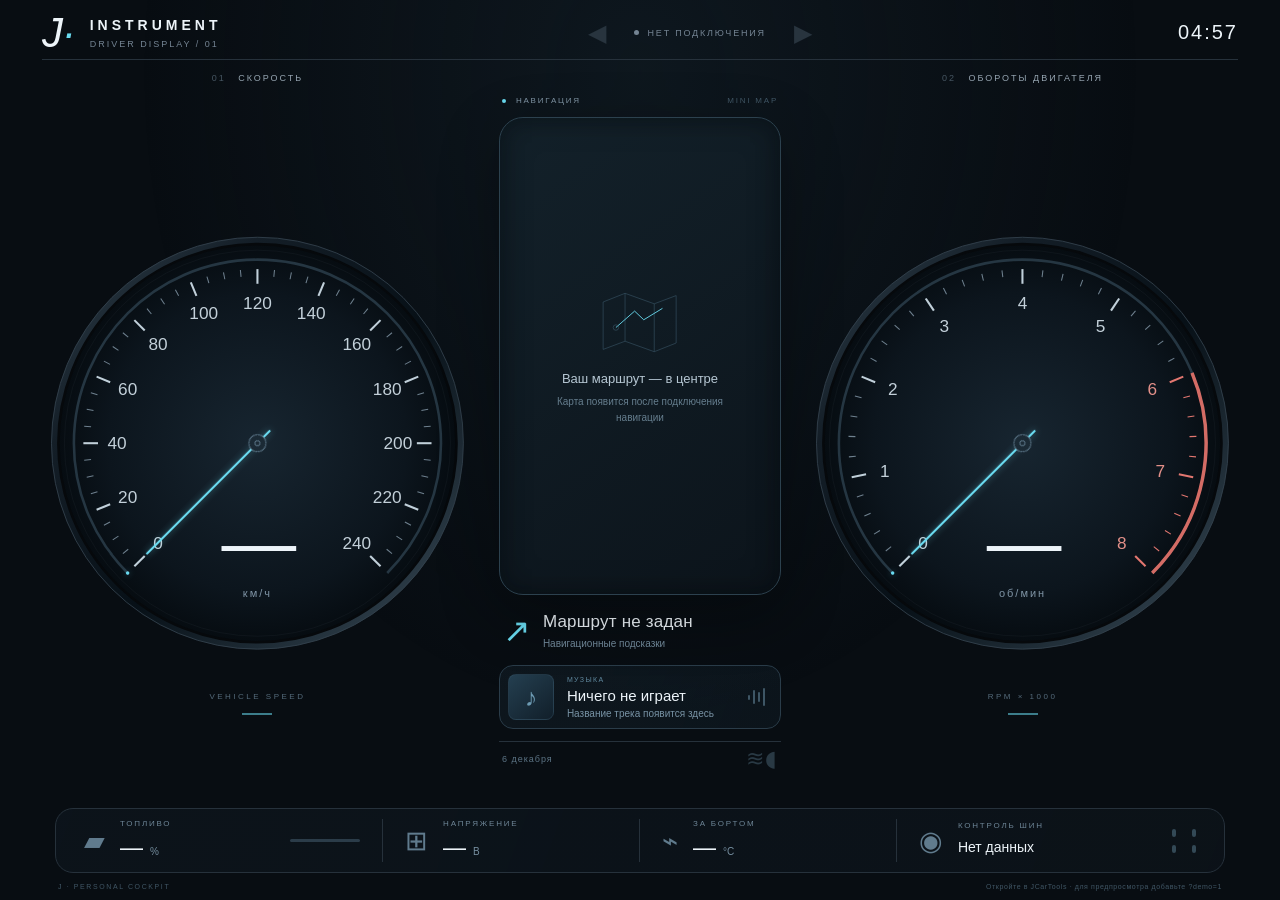
==== index.html @ 015fb6fd "1" ====
<!doctype html>
<html lang="ru"><head><meta charset="UTF-8"><meta name="viewport" content="width=device-width,initial-scale=1,viewport-fit=cover"><meta name="theme-color" content="#080d12"><title>J · Instrument</title><link rel="stylesheet" href="style.css"></head>
<body><main class="dashboard" id="dashboard">
<header class="topbar"><div class="brand"><span class="brand-mark">J<span>·</span></span><div><strong>INSTRUMENT</strong><small>DRIVER DISPLAY / 01</small></div></div><div class="top-center"><span class="turn" id="turnLeft" aria-label="Левый поворотник">◀</span><span class="connection" id="connection"><i></i><span>ОЖИДАНИЕ ДАННЫХ</span></span><span class="turn" id="turnRight" aria-label="Правый поворотник">▶</span></div><div class="top-actions"><time id="clock">--:--</time></div></header>
<section class="instruments" aria-label="Приборная панель"><article class="well speed-well"><div class="well-caption"><span>01</span> СКОРОСТЬ</div><div class="gauge" id="speedGauge" aria-label="Спидометр"><svg viewBox="0 0 500 500" role="img" aria-label="Шкала скорости"></svg><div class="digital"><strong id="speedValue">—</strong><span>км/ч</span></div><div class="gauge-bottom"><span>VEHICLE SPEED</span><i></i></div></div></article>
<section class="center-column"><div class="map-topline"><span><i></i> НАВИГАЦИЯ</span><span id="mapSource">MINI MAP</span></div><div class="map-card" id="mapCard"><div class="map-placeholder"><svg viewBox="0 0 200 160"><path d="m20 35 48-19 64 23 48-18v104l-48 19-64-23-48 18Z"/><path d="M68 16v105m64-82v105"/><path class="route-line" d="m48 91 41-36 20 19 41-25"/><circle cx="48" cy="91" r="6"/></svg><strong id="mapPlaceholderTitle">Ваш маршрут — в центре</strong><span id="mapPlaceholderText">Карта появится после подключения навигации</span></div><svg class="demo-map" id="demoMap" viewBox="0 0 420 370" aria-label="Демонстрационная схема карты" hidden><rect width="420" height="370" fill="#101a22"/><g stroke="#22323e" fill="none" stroke-width="25"><path d="M-20 100 440 100M-20 280 440 280M85-20V400M325-20V400"/><path d="M-20 380 440-20"/></g><g stroke="#2e414e" fill="none" stroke-width="2"><path d="M-20 100H440M-20 280H440M85-20V400M325-20V400M-20 380 440-20"/></g><path d="M210 340V210L325 100V-10" fill="none" stroke="#58d8ee" stroke-width="12" stroke-linejoin="round"/><circle cx="210" cy="240" r="28" fill="#58d8ee" opacity=".12"/><path d="m210 219-14 31 14-7 14 7Z" fill="white"/><text x="18" y="350" fill="#87a3b4" font-size="11" font-family="sans-serif">ДЕМОНСТРАЦИЯ · НЕ НАВИГАЦИЯ</text></svg><img id="mapImage" alt="Мини-карта навигации" hidden><div class="map-vignette"></div><span class="map-live" id="mapLive" hidden>LIVE</span></div><div class="navigation"><span class="nav-symbol" id="navSymbol">↗</span><div><strong id="navDistance">Маршрут не задан</strong><span id="navRoad">Навигационные подсказки</span></div><span class="nav-limit" id="navLimit" hidden>—</span></div><section class="music-card" id="musicCard" aria-label="Текущая музыка"><div class="music-art"><span class="music-art-placeholder" aria-hidden="true">♪</span><img id="musicArtwork" alt="Обложка альбома" hidden></div><div class="music-info"><span class="music-caption" id="musicCaption">МУЗЫКА</span><strong id="musicTitle">Ничего не играет</strong><span class="music-artist" id="musicArtist">Название трека появится здесь</span></div><span class="music-bars" id="musicBars" aria-hidden="true"><i></i><i></i><i></i><i></i></span></section><div class="center-bottom"><span id="dateLabel"></span><span id="demoLabel" hidden>DEMO MODE</span><span class="beam" id="highBeam" aria-label="Дальний свет">≋◖</span></div></section>
<article class="well rpm-well"><div class="well-caption"><span>02</span> ОБОРОТЫ ДВИГАТЕЛЯ</div><div class="gauge" id="rpmGauge" aria-label="Тахометр"><svg viewBox="0 0 500 500" role="img" aria-label="Шкала оборотов"></svg><div class="digital"><strong id="rpmValue">—</strong><span>об/мин</span></div><div class="gauge-bottom"><span>RPM × 1000</span><i></i></div></div></article></section>
<footer class="telemetry"><section class="metric fuel-metric"><span class="metric-icon">▰</span><div><small>ТОПЛИВО</small><strong><span id="fuelValue">—</span><em>%</em></strong></div><div class="fuel-track"><i id="fuelBar"></i></div><span class="reserve" id="reserve" hidden>РЕЗЕРВ</span></section><section class="metric"><span class="metric-icon">⊞</span><div><small>НАПРЯЖЕНИЕ</small><strong><span id="batteryValue">—</span><em>В</em></strong></div></section><section class="metric"><span class="metric-icon">⌁</span><div><small>ЗА БОРТОМ</small><strong><span id="tempValue">—</span><em>°C</em></strong></div></section><section class="metric tpms-metric"><span class="metric-icon">◉</span><div><small>КОНТРОЛЬ ШИН</small><strong class="tpms-value" id="tpmsValue">Нет данных</strong></div><div class="wheel-dots" id="wheelDots"><i></i><i></i><i></i><i></i></div></section></footer>
<div class="bottomline"><span>J · PERSONAL COCKPIT</span><span id="dataHint">Ожидание JCarTools · данные не получены</span></div></main>
<script src="settings.js"></script><script src="bridge.js"></script><script src="app.js"></script></body></html>
---- style.css ----
:root{color-scheme:dark;--bg:#080d12;--panel:#10171f;--text:#edf4f9;--muted:#748493;--accent:#69daef;--accent-rgb:105,218,239;--line:#26313b;--brightness:1}*{box-sizing:border-box}html,body{margin:0;min-height:100%;background:var(--bg);font-family:"Segoe UI",Arial,sans-serif;color:var(--text)}body{overflow-x:hidden}button,input,select{font:inherit}button{cursor:pointer}button:focus-visible,input:focus-visible,select:focus-visible{outline:2px solid var(--accent);outline-offset:4px}[hidden]{display:none!important}.dashboard{max-width:2200px;min-height:100vh;margin:auto;padding:28px 42px 15px;background:radial-gradient(ellipse at 50% 8%,#15232d77,transparent 55%);filter:brightness(var(--brightness));display:flex;flex-direction:column}.topbar{display:flex;align-items:center;justify-content:space-between;gap:20px;height:58px;border-bottom:1px solid var(--line);padding-bottom:18px}.brand{display:flex;align-items:center;gap:15px}.brand-mark{font-size:42px;font-weight:300;font-style:italic;line-height:1}.brand-mark>span{color:var(--accent)}.brand strong{display:block;font-size:14px;letter-spacing:4px;font-weight:600}.brand small{display:block;color:var(--muted);font-size:9px;letter-spacing:2px;margin-top:6px}.top-center{display:flex;align-items:center;gap:28px}.connection{font-size:9px;letter-spacing:1.8px;color:var(--muted);display:flex;align-items:center;gap:9px}.connection i,.map-topline i{height:5px;width:5px;background:var(--muted);border-radius:50%;display:inline-block}.connection.live i{background:var(--accent);box-shadow:0 0 12px var(--accent)}.connection.live{color:#b4c9d5}.connection.warning i{background:#e8b366}.turn{font-size:24px;color:#28343e}.turn.active{color:#65ef9c;text-shadow:0 0 20px #65ef9c55}.top-actions{display:flex;align-items:center;gap:22px}.top-actions time{font-size:20px;font-variant-numeric:tabular-nums;font-weight:300;letter-spacing:2px}.icon-button{border:1px solid var(--line);background:#18212b55;color:#a7b6c2;width:38px;height:38px;border-radius:12px;display:grid;place-items:center}.icon-button:hover{color:var(--accent);border-color:var(--accent)}.icon-button svg{height:19px;width:19px;fill:none;stroke:currentColor;stroke-width:1.3}.instruments{display:grid;grid-template-columns:minmax(0,1fr) minmax(230px,.72fr) minmax(0,1fr);align-items:center;gap:12px;flex:1;padding:18px 0 8px}.well{min-width:0}.well-caption{font-size:9px;letter-spacing:2px;color:#96a5b1;padding:5px 0 3px;text-align:center}.well-caption>span{color:#465662;margin-right:8px}.gauge{position:relative;width:100%;aspect-ratio:1;isolation:isolate}.gauge svg{display:block;width:100%;height:100%;overflow:visible}.dial-rim{fill:url(#rim);stroke:#35434f;stroke-width:1}.dial-face{fill:url(#face);stroke:#06090c;stroke-width:3}.dial-tick{stroke:#6f818f;stroke-width:1.2}.dial-tick.major{stroke:#c1d0da;stroke-width:2.4}.dial-tick.hot{stroke:#e37770}.dial-label{fill:#c3d0d9;font-size:20px;font-weight:300;text-anchor:middle;dominant-baseline:central;font-variant-numeric:tabular-nums}.dial-label.hot{fill:#e39089}.dial-track{fill:none;stroke:#253642;stroke-width:3}.dial-progress{fill:none;stroke:var(--accent);stroke-width:4;stroke-linecap:round;filter:drop-shadow(0 0 4px rgba(var(--accent-rgb),.45))}.dial-red{stroke:#d46c65;stroke-width:4;fill:none}.needle{will-change:transform}.needle line{stroke:var(--accent);stroke-width:2.5;stroke-linecap:round;filter:drop-shadow(0 0 4px rgba(var(--accent-rgb),.45))}.needle circle{fill:#1b2a35;stroke:#6b879b;stroke-width:1}.digital{position:absolute;top:58%;left:0;right:0;text-align:center;pointer-events:none}.digital strong{display:block;font-size:clamp(35px,4.9vw,100px);font-weight:300;line-height:1.1;letter-spacing:-3px;font-variant-numeric:tabular-nums}.digital span{display:block;font-size:11px;color:#7f94a5;letter-spacing:2px;margin-top:4px}.gauge-bottom{position:absolute;bottom:13%;width:100%;text-align:center;font-size:8px;color:#546a7a;letter-spacing:2.5px}.gauge-bottom i{display:block;width:30px;height:2px;background:var(--accent);margin:12px auto 0;opacity:.55}.center-column{align-self:center;min-width:0;padding:20px 7px 0}.map-topline{display:flex;align-items:center;justify-content:space-between;margin:0 3px 12px;font-size:8px;letter-spacing:1.8px;color:#8297a7}.map-topline i{background:var(--accent);margin-right:6px;width:4px;height:4px}.map-topline>span:last-child{color:#415766}.map-card{position:relative;aspect-ratio:1.19;background:linear-gradient(145deg,#13212a,#0c141b);border:1px solid #2c414e;border-radius:24px;overflow:hidden;box-shadow:0 18px 60px #0005,inset 0 0 35px #0003}.map-placeholder{position:absolute;inset:0;display:flex;align-items:center;justify-content:center;flex-direction:column;padding:20px;text-align:center}.map-placeholder>svg{width:38%;fill:none;stroke:#3d5b6c;stroke-width:1.2;margin-bottom:12px}.map-placeholder svg .route-line{stroke:var(--accent);stroke-width:2}.map-placeholder strong{font-size:13px;font-weight:400;color:#b6c7d3}.map-placeholder>span{font-size:10px;line-height:1.6;color:#657d8d;max-width:190px;margin-top:8px}.map-card>img,.demo-map{position:absolute;inset:0;width:100%;height:100%;object-fit:cover}.map-card.contain>img{object-fit:contain}.map-vignette{pointer-events:none;position:absolute;inset:0;box-shadow:inset 0 0 22px #04080c66}.map-live{position:absolute;right:12px;top:12px;font-size:8px;letter-spacing:1.5px;background:#101e26cc;border:1px solid #477083;padding:6px 9px;border-radius:7px;color:var(--accent)}.navigation{display:flex;align-items:center;gap:12px;padding:18px 4px 12px;min-height:75px}.nav-symbol{font-size:33px;color:var(--accent);font-weight:300;line-height:1}.navigation>div{min-width:0;flex:1}.navigation strong{display:block;font-size:17px;letter-spacing:.2px;font-weight:400;white-space:nowrap;text-overflow:ellipsis;overflow:hidden}.navigation>div>span{display:block;color:#71899a;font-size:10px;margin-top:6px;white-space:nowrap;text-overflow:ellipsis;overflow:hidden}.nav-limit{border:3px solid #d46c65;background:#dfebf2;border-radius:50%;height:35px;width:35px;display:grid;place-items:center;color:#14212b;font-weight:600;font-size:12px}.center-bottom{display:flex;align-items:center;justify-content:space-between;gap:6px;border-top:1px solid var(--line);padding:12px 3px;color:#5c7485;font-size:9px;letter-spacing:1px}.center-bottom #demoLabel{font-size:8px;color:#b8a775}.beam{font-size:22px;color:#293944;line-height:12px}.beam.active{color:#64acff;text-shadow:0 0 15px #64acff66}.telemetry{display:grid;grid-template-columns:1.25fr 1fr 1fr 1.25fr;border:1px solid var(--line);background:linear-gradient(110deg,#14212c55,#10182077);border-radius:18px;padding:17px 6px;margin:0 13px}.metric{display:flex;align-items:center;position:relative;padding:0 22px;gap:15px;min-width:0;border-right:1px solid var(--line)}.metric:last-child{border:0}.metric-icon{color:#607b8d;font-size:27px}.metric small{display:block;font-size:8px;color:#6e8697;letter-spacing:1.8px;white-space:nowrap}.metric strong{display:block;font-size:23px;line-height:1.2;font-weight:300;margin-top:6px;font-variant-numeric:tabular-nums}.metric em{font-size:10px;color:#7790a1;font-style:normal;margin-left:7px}.fuel-track{width:70px;height:3px;margin-left:auto;background:#2b3c49;border-radius:3px;overflow:hidden}.fuel-track i{display:block;height:100%;width:0;background:var(--accent);transition:width .5s}.reserve{font-size:8px;color:#e8b366;position:absolute;right:15px;bottom:-8px}.metric strong.tpms-value{font-size:14px;line-height:1.7}.wheel-dots{display:grid;grid-template-columns:4px 4px;gap:8px 16px;margin-left:auto}.wheel-dots i{height:8px;width:4px;background:#334956;border-radius:2px}.wheel-dots i.ok{background:var(--accent)}.wheel-dots i.warn{background:#f5b869}.bottomline{display:flex;justify-content:space-between;padding:15px 16px 0;font-size:7px;letter-spacing:1.6px;color:#405665}.bottomline span:last-child{letter-spacing:.6px}.warn-text{color:#efbc73!important}.map-disabled .map-placeholder>svg{opacity:.4}.map-disabled .map-card{opacity:.65}
/* Settings remain outside the dashboard brightness filter. */
dialog{border:1px solid #344958;border-radius:24px;background:#101922;color:#e5eff6;width:min(740px,94vw);max-height:90vh;padding:0;box-shadow:0 30px 120px #000a}dialog::backdrop{background:#03080dbb;backdrop-filter:blur(12px)}.settings-shell{padding:28px}.settings-head{display:flex;justify-content:space-between;align-items:flex-start;border-bottom:1px solid #2b3c49;padding-bottom:20px;margin-bottom:18px}.eyebrow{font-size:9px;letter-spacing:2px;color:#73c9db}.settings-head h1,.settings-head h2{font-size:28px;font-weight:300;margin:9px 0 0}.settings-head p{font-size:12px;color:#8196a6;margin:8px 0 0}.close-settings{border:1px solid #344958;border-radius:10px;background:transparent;color:#b6c9d5;font-size:25px;width:38px;height:38px}.settings-grid{display:grid;grid-template-columns:1fr 1fr;gap:14px 24px}.setting{display:flex;flex-direction:column;gap:8px;padding:9px 0}.setting>span{font-size:12px;color:#bccdd8}.setting small{font-size:10px;color:#728c9e;line-height:1.5}.setting select,.setting input[type=number]{width:100%;border:1px solid #354956;background:#0b131b;color:#e4eef6;border-radius:10px;padding:11px}.setting input[type=range]{width:100%;accent-color:var(--accent)}.setting.toggle{flex-direction:row;align-items:center;justify-content:space-between;border-bottom:1px solid #263a48;padding-bottom:16px}.setting.toggle input{width:20px;height:20px;accent-color:var(--accent)}.settings-notice{background:#172a36;border:1px solid #2a4658;padding:13px 15px;font-size:11px;line-height:1.6;border-radius:12px;color:#9bb5c6;margin-top:20px}.settings-footer{display:flex;align-items:center;gap:10px;margin-top:20px}.settings-footer button,.settings-footer a{border:1px solid #3c596b;border-radius:10px;background:#1a3545;color:#cdebf3;padding:11px 17px;text-decoration:none;font-size:12px}.settings-footer button.secondary{background:transparent;color:#7f9aaa}.save-status{font-size:11px;color:#75c9b2;margin-left:auto}.settings-page{display:grid;min-height:100vh;place-items:center;padding:25px}.settings-page>.settings-shell{width:min(740px,100%);border:1px solid #2d4353;border-radius:24px;background:#101922}
body.light{--bg:#e2e8ed;--text:#1a2e3d;--panel:#d8e1e8;--muted:#607786;--line:#b7c6d1}.light .dashboard{background:radial-gradient(ellipse at 50% 0%,#fff,transparent 65%)}.light .dial-face{fill:#e9eff3;stroke:#becbd4}.light .dial-rim{fill:#bccad4;stroke:#a9b9c5}.light .dial-label{fill:#324d60}.light .dial-track{stroke:#adbfcc}.light .dial-tick{stroke:#889eae}.light .dial-tick.major{stroke:#3b586c}.light .dial-label.hot{fill:#b6544f}.light .telemetry{background:#f1f5f777}.light .metric small,.light .well-caption{color:#526d80}.light .connection.live{color:#415c6f}.light .brand small{color:#5f7b8e}
@media(min-width:1700px){.dashboard{padding:30px 60px 18px}.instruments{gap:24px}.center-column{padding:15px 15px 0}.map-card{max-height:400px}.digital strong{font-size:100px}.well-caption{font-size:11px}.map-topline{font-size:10px}.navigation strong{font-size:22px}.navigation>div>span{font-size:12px}.metric strong{font-size:28px}.metric small{font-size:10px}.metric{padding:0 35px}.telemetry{padding:20px 8px}.topbar{height:64px}.topbar .connection{font-size:11px}}
@media(max-height:650px) and (min-width:900px){.dashboard{padding:15px 30px 10px}.topbar{height:45px;padding-bottom:10px}.instruments{padding:5px 0;max-height:calc(100vh - 150px)}.gauge{max-height:calc(100vh - 180px);width:auto;margin:auto}.well-caption{font-size:8px}.center-column{padding-top:4px}.map-card{max-height:calc(100vh - 270px);aspect-ratio:1.6}.navigation{padding:10px 4px;min-height:55px}.center-bottom{padding:9px 3px}.telemetry{padding:10px 4px}.metric strong{font-size:20px;margin-top:3px}.bottomline{padding-top:9px}}
@media(max-width:800px){.dashboard{padding:18px 14px}.topbar{gap:8px}.brand strong{font-size:10px;letter-spacing:2px}.brand small{display:none}.brand-mark{font-size:32px}.top-center{gap:8px}.connection{font-size:7px;letter-spacing:.4px}.top-actions{gap:8px}.top-actions time{font-size:15px}.instruments{grid-template-columns:1fr 1fr;gap:5px;padding:20px 0}.center-column{grid-column:1/-1;grid-row:2;width:100%;max-width:500px;margin:auto;padding:0 10px}.map-card{aspect-ratio:2.1}.digital strong{font-size:clamp(34px,10vw,75px)}.digital span{font-size:9px}.well-caption{font-size:7px;letter-spacing:1px}.gauge-bottom{font-size:6px;letter-spacing:1px}.telemetry{grid-template-columns:1fr 1fr;gap:18px 0;margin:0;padding:15px 0}.metric{padding:0 14px;gap:10px}.metric:nth-child(2){border:0}.metric small{font-size:7px}.metric strong{font-size:20px}.fuel-track{width:35px}.bottomline{font-size:6px;padding:13px 0 0;gap:12px}.settings-grid{grid-template-columns:1fr}.settings-shell{padding:20px}.settings-footer{flex-wrap:wrap}.save-status{width:100%;margin:4px 0}.turn{font-size:18px}}
@media(prefers-reduced-motion:reduce){.needle{will-change:auto}.fuel-track i{transition:none}}

/* Fit the whole cockpit into an automotive landscape viewport. */
@media(min-width:801px){.dashboard{height:100vh;min-height:0;display:grid;grid-template-rows:auto minmax(0,1fr) auto auto}.instruments{min-height:0;max-height:none;align-items:stretch;padding:16px 0 12px}.well{display:grid;grid-template-rows:20px minmax(0,1fr);justify-items:center;min-height:0}.well-caption{align-self:center}.gauge{height:100%;width:auto;max-width:100%;max-height:100%;margin:0;aspect-ratio:1}.center-column{height:100%;min-height:0;align-self:stretch;display:grid;grid-template-rows:24px minmax(40px,1fr) 70px 34px;padding:22px 14px 8px}.map-card{width:100%;height:100%;max-height:none;min-height:0;aspect-ratio:auto}.map-topline{margin:0 3px 10px}.navigation{min-height:0;padding:12px 4px}.center-bottom{padding:10px 3px}.digital strong{font-size:clamp(35px,6.7vh,80px)}.digital{top:58%}.gauge-bottom{bottom:12%}}
@media(max-width:800px){.digital strong{font-size:clamp(28px,8vw,64px);letter-spacing:-1px}.gauge-bottom{bottom:10%;font-size:5px;letter-spacing:.8px}.gauge-bottom i{margin-top:6px}.wheel-dots{gap:6px 9px}.metric{gap:8px}.tpms-metric{padding-right:10px}.metric strong.tpms-value{font-size:11px;white-space:nowrap}}
dialog .settings-shell{display:flex;flex-direction:column;max-height:88vh}dialog .settings-head{flex:none}dialog .settings-grid{overflow-y:auto;min-height:80px;padding:0 8px 0 0}dialog .settings-notice{flex:none;margin-top:14px}dialog .settings-footer{flex:none;margin-top:14px}dialog .setting{padding:5px 0}.settings-page .settings-shell{max-height:none}

@media(min-width:801px){.digital strong{font-size:clamp(40px,8.3vh,85px)}}
@media(max-width:800px){.gauge-bottom span{display:none}.gauge-bottom{bottom:7%}.gauge-bottom i{width:20px}.digital span{font-size:8px;letter-spacing:1px}}

/* Music is a read-only display; no controls on the instrument screen. */
.music-card{min-width:0;display:flex;align-items:center;gap:13px;height:64px;padding:8px 12px 8px 8px;margin:0 0 12px;background:linear-gradient(110deg,#192a3655,#13212b66);border:1px solid #2a3c49;border-radius:14px;overflow:hidden}
.music-art{height:46px;width:46px;flex:none;position:relative;overflow:hidden;border-radius:8px;background:linear-gradient(140deg,#243f50,#111f2a);display:grid;place-items:center;border:1px solid #39536566}.music-art-placeholder{font-size:25px;color:#6d9bb3}.music-art img{position:absolute;inset:0;width:100%;height:100%;object-fit:cover}.music-info{flex:1;min-width:0}.music-caption{display:block;font-size:7px;letter-spacing:1.4px;color:#61899f;margin-bottom:4px}.music-info strong{display:block;overflow:hidden;text-overflow:ellipsis;white-space:nowrap;font-size:15px;font-weight:400;color:var(--text);line-height:1.25}.music-artist{display:block;overflow:hidden;text-overflow:ellipsis;white-space:nowrap;font-size:10px;color:#7893a5;margin-top:3px}.music-bars{display:flex;align-items:center;gap:3px;height:20px;flex:none;margin-right:3px}.music-bars i{display:block;width:2px;background:#3e5665;border-radius:2px;height:5px}.music-bars i:nth-child(2){height:14px}.music-bars i:nth-child(3){height:10px}.music-bars i:nth-child(4){height:18px}.music-bars.playing i{background:var(--accent);opacity:.8}
.light .music-card{background:#f1f5f788;border-color:#b7c6d1}.light .music-caption,.light .music-artist{color:#56788e}
@media(min-width:801px){.center-column{grid-template-rows:24px minmax(40px,1fr) 70px 76px 34px}.music-hidden .center-column{grid-template-rows:24px minmax(40px,1fr) 70px 34px}}
@media(max-height:550px) and (min-width:801px){.center-column{grid-template-rows:20px minmax(40px,1fr) 50px 62px 27px;padding-top:8px;padding-bottom:4px}.music-hidden .center-column{grid-template-rows:20px minmax(40px,1fr) 50px 27px}.music-card{height:56px;margin-bottom:6px;padding:6px}.music-art{width:42px;height:42px}.music-info strong{font-size:13px}.music-caption{font-size:6px}.music-artist{font-size:9px}.navigation strong{font-size:15px}.navigation>div>span{font-size:9px}.center-bottom{padding:7px 3px}}
@media(max-width:800px){.music-card{height:64px;margin-bottom:12px}.music-info strong{font-size:14px}}
/* Keep the wells prominent; music consumes only the map's vertical space. */
@media(min-width:801px){
  .dashboard{padding-top:16px;padding-bottom:10px}
  .topbar{height:44px;padding-bottom:10px}
  .instruments{padding-top:8px;padding-bottom:8px}
  .well{grid-template-rows:18px minmax(0,1fr)}
  .gauge{width:100%;height:100%;max-width:none;max-height:none;aspect-ratio:auto}
  .gauge svg{height:100%;width:100%}
  .telemetry{padding-top:10px;padding-bottom:10px}
  .bottomline{padding-top:10px}
  .center-column{align-self:center;height:calc(100% - 50px);padding-top:0;padding-bottom:0}
  .digital{top:58%}
}
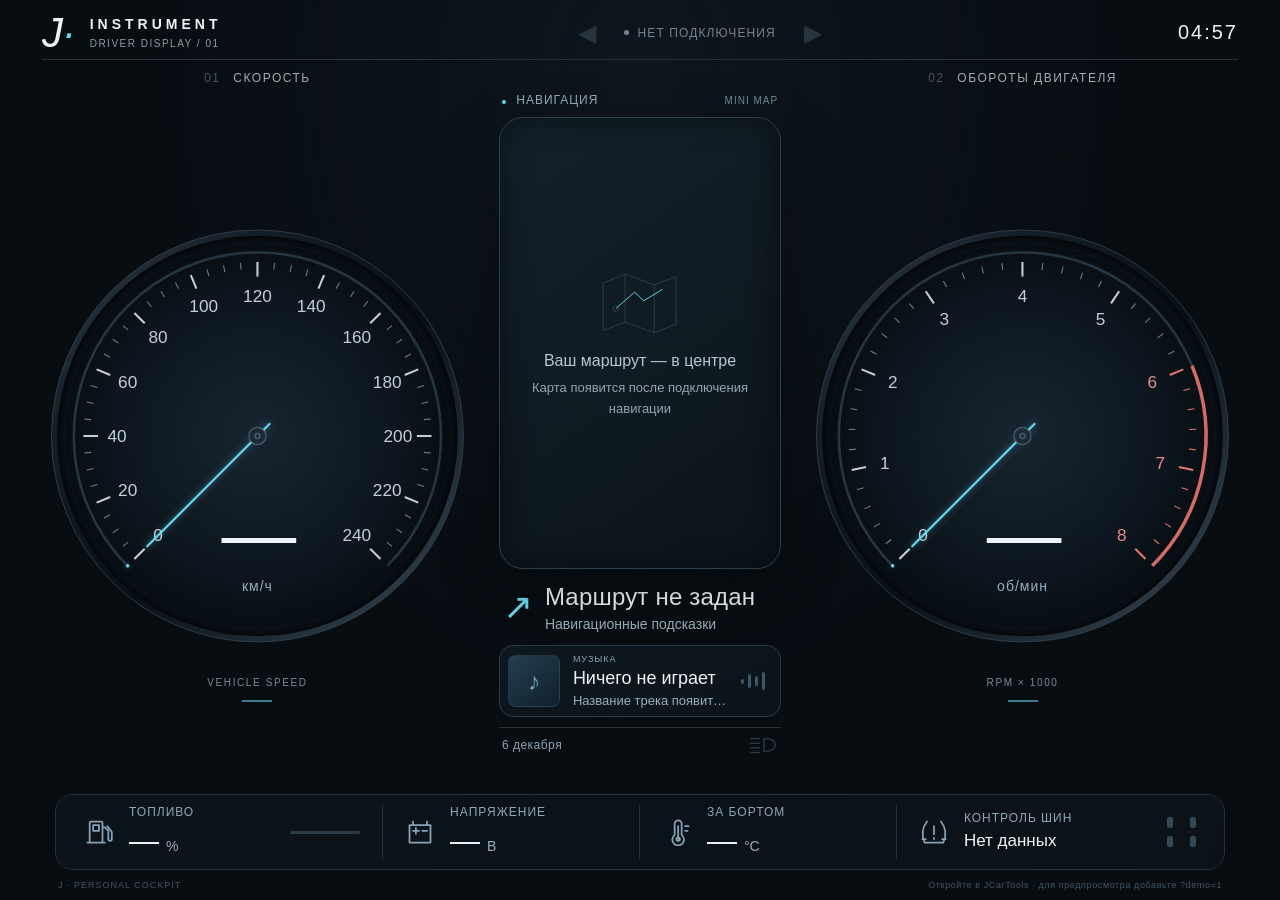
==== commit f371d102: "1" ====
--- a/index.html
+++ b/index.html
@@ -3,8 +3,8 @@
 <body><main class="dashboard" id="dashboard">
 <header class="topbar"><div class="brand"><span class="brand-mark">J<span>·</span></span><div><strong>INSTRUMENT</strong><small>DRIVER DISPLAY / 01</small></div></div><div class="top-center"><span class="turn" id="turnLeft" aria-label="Левый поворотник">◀</span><span class="connection" id="connection"><i></i><span>ОЖИДАНИЕ ДАННЫХ</span></span><span class="turn" id="turnRight" aria-label="Правый поворотник">▶</span></div><div class="top-actions"><time id="clock">--:--</time></div></header>
 <section class="instruments" aria-label="Приборная панель"><article class="well speed-well"><div class="well-caption"><span>01</span> СКОРОСТЬ</div><div class="gauge" id="speedGauge" aria-label="Спидометр"><svg viewBox="0 0 500 500" role="img" aria-label="Шкала скорости"></svg><div class="digital"><strong id="speedValue">—</strong><span>км/ч</span></div><div class="gauge-bottom"><span>VEHICLE SPEED</span><i></i></div></div></article>
-<section class="center-column"><div class="map-topline"><span><i></i> НАВИГАЦИЯ</span><span id="mapSource">MINI MAP</span></div><div class="map-card" id="mapCard"><div class="map-placeholder"><svg viewBox="0 0 200 160"><path d="m20 35 48-19 64 23 48-18v104l-48 19-64-23-48 18Z"/><path d="M68 16v105m64-82v105"/><path class="route-line" d="m48 91 41-36 20 19 41-25"/><circle cx="48" cy="91" r="6"/></svg><strong id="mapPlaceholderTitle">Ваш маршрут — в центре</strong><span id="mapPlaceholderText">Карта появится после подключения навигации</span></div><svg class="demo-map" id="demoMap" viewBox="0 0 420 370" aria-label="Демонстрационная схема карты" hidden><rect width="420" height="370" fill="#101a22"/><g stroke="#22323e" fill="none" stroke-width="25"><path d="M-20 100 440 100M-20 280 440 280M85-20V400M325-20V400"/><path d="M-20 380 440-20"/></g><g stroke="#2e414e" fill="none" stroke-width="2"><path d="M-20 100H440M-20 280H440M85-20V400M325-20V400M-20 380 440-20"/></g><path d="M210 340V210L325 100V-10" fill="none" stroke="#58d8ee" stroke-width="12" stroke-linejoin="round"/><circle cx="210" cy="240" r="28" fill="#58d8ee" opacity=".12"/><path d="m210 219-14 31 14-7 14 7Z" fill="white"/><text x="18" y="350" fill="#87a3b4" font-size="11" font-family="sans-serif">ДЕМОНСТРАЦИЯ · НЕ НАВИГАЦИЯ</text></svg><img id="mapImage" alt="Мини-карта навигации" hidden><div class="map-vignette"></div><span class="map-live" id="mapLive" hidden>LIVE</span></div><div class="navigation"><span class="nav-symbol" id="navSymbol">↗</span><div><strong id="navDistance">Маршрут не задан</strong><span id="navRoad">Навигационные подсказки</span></div><span class="nav-limit" id="navLimit" hidden>—</span></div><section class="music-card" id="musicCard" aria-label="Текущая музыка"><div class="music-art"><span class="music-art-placeholder" aria-hidden="true">♪</span><img id="musicArtwork" alt="Обложка альбома" hidden></div><div class="music-info"><span class="music-caption" id="musicCaption">МУЗЫКА</span><strong id="musicTitle">Ничего не играет</strong><span class="music-artist" id="musicArtist">Название трека появится здесь</span></div><span class="music-bars" id="musicBars" aria-hidden="true"><i></i><i></i><i></i><i></i></span></section><div class="center-bottom"><span id="dateLabel"></span><span id="demoLabel" hidden>DEMO MODE</span><span class="beam" id="highBeam" aria-label="Дальний свет">≋◖</span></div></section>
+<section class="center-column"><div class="map-topline"><span><i></i> НАВИГАЦИЯ</span><span id="mapSource">MINI MAP</span></div><div class="map-card" id="mapCard"><div class="map-placeholder"><svg viewBox="0 0 200 160"><path d="m20 35 48-19 64 23 48-18v104l-48 19-64-23-48 18Z"/><path d="M68 16v105m64-82v105"/><path class="route-line" d="m48 91 41-36 20 19 41-25"/><circle cx="48" cy="91" r="6"/></svg><strong id="mapPlaceholderTitle">Ваш маршрут — в центре</strong><span id="mapPlaceholderText">Карта появится после подключения навигации</span></div><svg class="demo-map" id="demoMap" viewBox="0 0 420 370" aria-label="Демонстрационная схема карты" hidden><rect width="420" height="370" fill="#101a22"/><g stroke="#22323e" fill="none" stroke-width="25"><path d="M-20 100 440 100M-20 280 440 280M85-20V400M325-20V400"/><path d="M-20 380 440-20"/></g><g stroke="#2e414e" fill="none" stroke-width="2"><path d="M-20 100H440M-20 280H440M85-20V400M325-20V400M-20 380 440-20"/></g><path d="M210 340V210L325 100V-10" fill="none" stroke="#58d8ee" stroke-width="12" stroke-linejoin="round"/><circle cx="210" cy="240" r="28" fill="#58d8ee" opacity=".12"/><path d="m210 219-14 31 14-7 14 7Z" fill="white"/><text x="18" y="350" fill="#87a3b4" font-size="11" font-family="sans-serif">ДЕМОНСТРАЦИЯ · НЕ НАВИГАЦИЯ</text></svg><img id="mapImage" alt="Мини-карта навигации" hidden><div class="map-vignette"></div><span class="map-live" id="mapLive" hidden>LIVE</span></div><div class="navigation"><span class="nav-symbol" id="navSymbol">↗</span><div><strong id="navDistance">Маршрут не задан</strong><span id="navRoad">Навигационные подсказки</span></div><span class="nav-limit" id="navLimit" hidden>—</span></div><section class="music-card" id="musicCard" aria-label="Текущая музыка"><div class="music-art"><span class="music-art-placeholder" aria-hidden="true">♪</span><img id="musicArtwork" alt="Обложка альбома" hidden></div><div class="music-info"><span class="music-caption" id="musicCaption">МУЗЫКА</span><strong id="musicTitle">Ничего не играет</strong><span class="music-artist" id="musicArtist">Название трека появится здесь</span></div><span class="music-bars" id="musicBars" aria-hidden="true"><i></i><i></i><i></i><i></i></span></section><div class="center-bottom"><span id="dateLabel"></span><span id="demoLabel" hidden>DEMO MODE</span><span class="beam" id="highBeam" aria-label="Дальний свет"><svg viewBox="0 0 32 24" aria-hidden="true"><path d="M17 5v14c9 0 12-3 12-7s-3-7-12-7ZM3 5h9M3 10h9M3 15h9M3 20h9"/></svg></span></div></section>
 <article class="well rpm-well"><div class="well-caption"><span>02</span> ОБОРОТЫ ДВИГАТЕЛЯ</div><div class="gauge" id="rpmGauge" aria-label="Тахометр"><svg viewBox="0 0 500 500" role="img" aria-label="Шкала оборотов"></svg><div class="digital"><strong id="rpmValue">—</strong><span>об/мин</span></div><div class="gauge-bottom"><span>RPM × 1000</span><i></i></div></div></article></section>
-<footer class="telemetry"><section class="metric fuel-metric"><span class="metric-icon">▰</span><div><small>ТОПЛИВО</small><strong><span id="fuelValue">—</span><em>%</em></strong></div><div class="fuel-track"><i id="fuelBar"></i></div><span class="reserve" id="reserve" hidden>РЕЗЕРВ</span></section><section class="metric"><span class="metric-icon">⊞</span><div><small>НАПРЯЖЕНИЕ</small><strong><span id="batteryValue">—</span><em>В</em></strong></div></section><section class="metric"><span class="metric-icon">⌁</span><div><small>ЗА БОРТОМ</small><strong><span id="tempValue">—</span><em>°C</em></strong></div></section><section class="metric tpms-metric"><span class="metric-icon">◉</span><div><small>КОНТРОЛЬ ШИН</small><strong class="tpms-value" id="tpmsValue">Нет данных</strong></div><div class="wheel-dots" id="wheelDots"><i></i><i></i><i></i><i></i></div></section></footer>
+<footer class="telemetry"><section class="metric fuel-metric"><span class="metric-icon"><svg viewBox="0 0 24 24" aria-hidden="true"><path d="M4 21V4a1 1 0 0 1 1-1h9a1 1 0 0 1 1 1v17M2 21h15M7 6h5v5H7ZM15 8h2l3 3v7a1.5 1.5 0 0 0 3 0v-6l-4-5"/></svg></span><div><small>ТОПЛИВО</small><strong><span id="fuelValue">—</span><em>%</em></strong></div><div class="fuel-track"><i id="fuelBar"></i></div><span class="reserve" id="reserve" hidden>РЕЗЕРВ</span></section><section class="metric"><span class="metric-icon"><svg viewBox="0 0 24 24" aria-hidden="true"><path d="M3 6h18v15H3ZM6 3v3m12-3v3M6 11h5m-2.5-2.5v5M14 11h4"/></svg></span><div><small>НАПРЯЖЕНИЕ</small><strong><span id="batteryValue">—</span><em>В</em></strong></div></section><section class="metric"><span class="metric-icon"><svg viewBox="0 0 24 24" aria-hidden="true"><path d="M10 14.5V5a3 3 0 0 1 6 0v9.5a5 5 0 1 1-6 0ZM13 7v11m6-11h3m-3 4h2"/><circle cx="13" cy="18" r="1.5"/></svg></span><div><small>ЗА БОРТОМ</small><strong><span id="tempValue">—</span><em>°C</em></strong></div></section><section class="metric tpms-metric"><span class="metric-icon"><svg viewBox="0 0 24 24" aria-hidden="true"><path d="M6 3C2 8 1 15 4 21h16c3-6 2-13-2-18M2 18h3m14 0h3M12 7v7m0 3v1"/></svg></span><div><small>КОНТРОЛЬ ШИН</small><strong class="tpms-value" id="tpmsValue">Нет данных</strong></div><div class="wheel-dots" id="wheelDots"><i></i><i></i><i></i><i></i></div></section></footer>
 <div class="bottomline"><span>J · PERSONAL COCKPIT</span><span id="dataHint">Ожидание JCarTools · данные не получены</span></div></main>
 <script src="settings.js"></script><script src="bridge.js"></script><script src="app.js"></script></body></html>
--- a/style.css
+++ b/style.css
@@ -35,3 +35,49 @@
   .center-column{align-self:center;height:calc(100% - 50px);padding-top:0;padding-bottom:0}
   .digital{top:58%}
 }
+
+/* Readable secondary hierarchy for a display viewed from the driver's seat. */
+.metric-icon{display:grid;place-items:center;flex:none;width:30px;height:32px;color:#89a4b6}
+.metric-icon svg{display:block;width:28px;height:28px;fill:none;stroke:currentColor;stroke-width:1.5;stroke-linecap:round;stroke-linejoin:round}
+.beam svg{width:30px;height:24px;fill:none;stroke:currentColor;stroke-width:1.6;stroke-linecap:round;stroke-linejoin:round}
+@media(min-width:801px){
+  .brand small{font-size:10px;letter-spacing:1.5px;color:#8b9eac}
+  .connection,.topbar .connection{font-size:12px;letter-spacing:1.1px}
+  .well-caption{font-size:12px;letter-spacing:1.5px;color:#9dafbd}
+  .digital span{font-size:14px;letter-spacing:1px;color:#96aebf}
+  .gauge-bottom{font-size:10px;letter-spacing:1.6px;color:#748d9e}
+  .map-topline{font-size:12px;letter-spacing:1px;color:#98aebc}
+  .map-topline>span:last-child{color:#718b9d;font-size:10px}
+  .map-placeholder strong{font-size:16px}.map-placeholder>span{font-size:13px;max-width:240px;color:#90a6b5}
+  .map-live{font-size:10px}
+  .navigation strong{font-size:24px}.navigation>div>span{font-size:14px;color:#9aafbd;margin-top:5px}
+  .nav-symbol{font-size:36px}.nav-limit{width:40px;height:40px;font-size:16px}
+  .music-caption{font-size:9px;letter-spacing:1px;margin-bottom:3px;color:#8ca8b9}
+  .music-info strong{font-size:18px}.music-artist{font-size:13px;margin-top:3px;color:#9aafbd}
+  .music-card{height:72px;margin-bottom:10px}.music-art{width:52px;height:52px}
+  .music-bars{gap:4px}.music-bars i{width:3px}
+  .center-column{grid-template-rows:24px minmax(40px,1fr) 76px 82px 34px}
+  .music-hidden .center-column{grid-template-rows:24px minmax(40px,1fr) 76px 34px}
+  .center-bottom{font-size:12px;letter-spacing:.5px;color:#8da5b6}
+  .center-bottom #demoLabel{font-size:9px}
+  .metric small{font-size:12px;letter-spacing:1px;color:#8fa7b8}
+  .metric strong{font-size:30px;margin-top:4px}.metric em{font-size:14px;color:#9aafbf}
+  .metric strong.tpms-value{font-size:17px;line-height:1.4;white-space:nowrap}
+  .wheel-dots{grid-template-columns:6px 6px;gap:8px 17px}.wheel-dots i{width:6px;height:11px}
+  .reserve{font-size:11px}.bottomline{font-size:9px;letter-spacing:1px}
+}
+@media(min-width:801px) and (max-width:1250px){
+  .metric{padding-left:15px;padding-right:15px;gap:10px}.metric small{font-size:10px;letter-spacing:.6px}
+  .metric strong.tpms-value{font-size:13px}.metric-icon{width:25px}.metric-icon svg{width:25px;height:25px}
+  .navigation strong{font-size:20px}.navigation>div>span{font-size:12px}.music-info strong{font-size:16px}.music-artist{font-size:12px}
+  .connection,.topbar .connection{font-size:10px}.map-topline{font-size:10px}.fuel-track{width:40px}
+}
+@media(max-height:550px) and (min-width:801px){
+  .center-column{grid-template-rows:20px minmax(40px,1fr) 54px 62px 27px}.music-hidden .center-column{grid-template-rows:20px minmax(40px,1fr) 54px 27px}
+  .music-card{height:56px;margin-bottom:6px}.music-art{height:42px;width:42px}.music-caption{display:none}.music-info strong{font-size:16px}.music-artist{font-size:11px}
+  .navigation strong{font-size:19px}.navigation>div>span{font-size:11px}.center-bottom{font-size:10px}
+  .well-caption{font-size:10px}.gauge-bottom{font-size:8px}.digital span{font-size:11px}
+  .metric small{font-size:10px}.metric strong{font-size:24px}.metric strong.tpms-value{font-size:13px}.metric em{font-size:12px}
+}
+@media(max-width:800px){.metric-icon{width:24px;height:28px}.metric-icon svg{width:24px;height:24px}.music-artist{font-size:12px}.music-caption{font-size:8px}.music-info strong{font-size:16px}}
+.light .metric-icon{color:#54768c}.light .music-caption,.light .music-artist,.light .navigation>div>span,.light .center-bottom{color:#506f84}
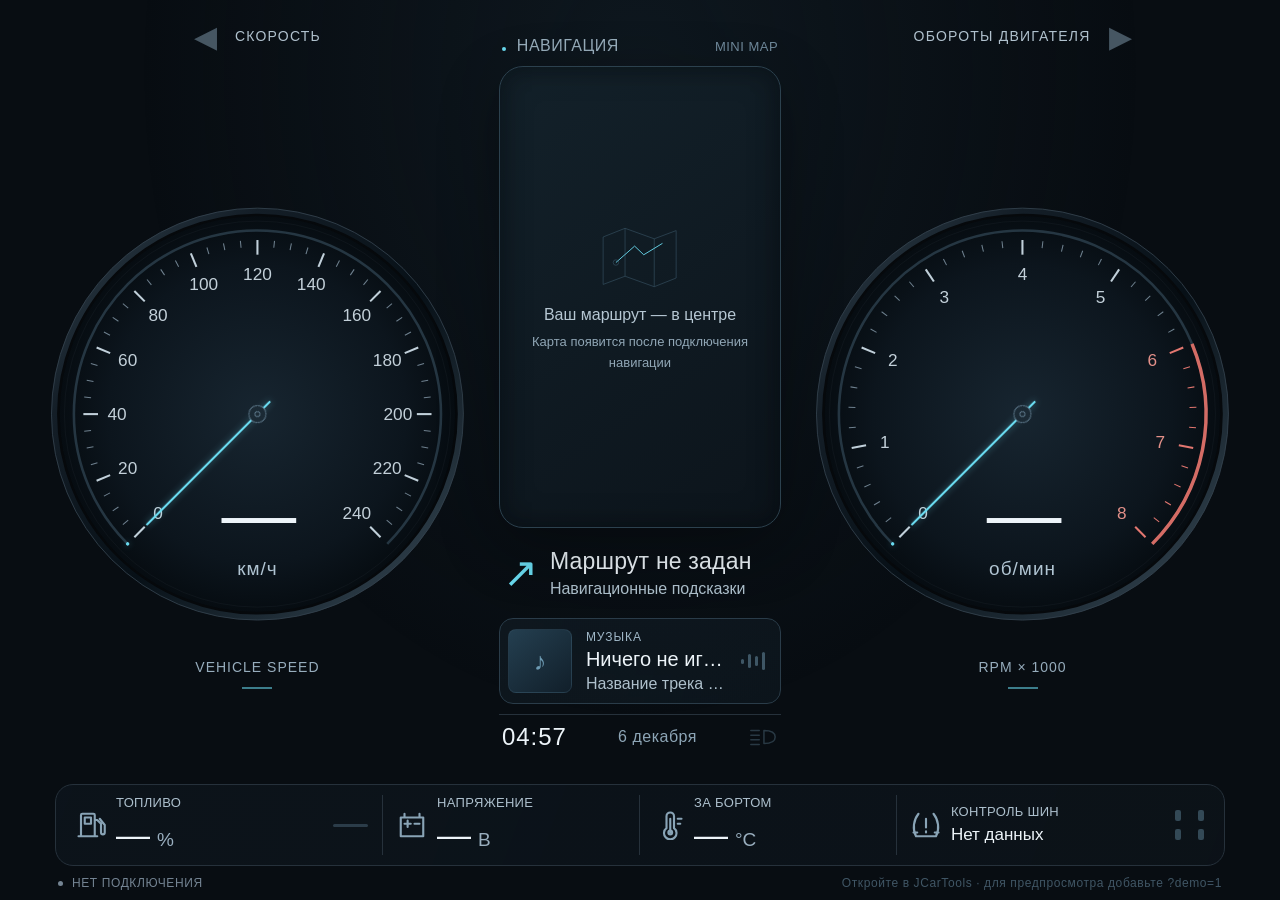
==== commit 778fe550: "1" ====
--- a/index.html
+++ b/index.html
@@ -1,10 +1,10 @@
 <!doctype html>
 <html lang="ru"><head><meta charset="UTF-8"><meta name="viewport" content="width=device-width,initial-scale=1,viewport-fit=cover"><meta name="theme-color" content="#080d12"><title>J · Instrument</title><link rel="stylesheet" href="style.css"></head>
 <body><main class="dashboard" id="dashboard">
-<header class="topbar"><div class="brand"><span class="brand-mark">J<span>·</span></span><div><strong>INSTRUMENT</strong><small>DRIVER DISPLAY / 01</small></div></div><div class="top-center"><span class="turn" id="turnLeft" aria-label="Левый поворотник">◀</span><span class="connection" id="connection"><i></i><span>ОЖИДАНИЕ ДАННЫХ</span></span><span class="turn" id="turnRight" aria-label="Правый поворотник">▶</span></div><div class="top-actions"><time id="clock">--:--</time></div></header>
-<section class="instruments" aria-label="Приборная панель"><article class="well speed-well"><div class="well-caption"><span>01</span> СКОРОСТЬ</div><div class="gauge" id="speedGauge" aria-label="Спидометр"><svg viewBox="0 0 500 500" role="img" aria-label="Шкала скорости"></svg><div class="digital"><strong id="speedValue">—</strong><span>км/ч</span></div><div class="gauge-bottom"><span>VEHICLE SPEED</span><i></i></div></div></article>
-<section class="center-column"><div class="map-topline"><span><i></i> НАВИГАЦИЯ</span><span id="mapSource">MINI MAP</span></div><div class="map-card" id="mapCard"><div class="map-placeholder"><svg viewBox="0 0 200 160"><path d="m20 35 48-19 64 23 48-18v104l-48 19-64-23-48 18Z"/><path d="M68 16v105m64-82v105"/><path class="route-line" d="m48 91 41-36 20 19 41-25"/><circle cx="48" cy="91" r="6"/></svg><strong id="mapPlaceholderTitle">Ваш маршрут — в центре</strong><span id="mapPlaceholderText">Карта появится после подключения навигации</span></div><svg class="demo-map" id="demoMap" viewBox="0 0 420 370" aria-label="Демонстрационная схема карты" hidden><rect width="420" height="370" fill="#101a22"/><g stroke="#22323e" fill="none" stroke-width="25"><path d="M-20 100 440 100M-20 280 440 280M85-20V400M325-20V400"/><path d="M-20 380 440-20"/></g><g stroke="#2e414e" fill="none" stroke-width="2"><path d="M-20 100H440M-20 280H440M85-20V400M325-20V400M-20 380 440-20"/></g><path d="M210 340V210L325 100V-10" fill="none" stroke="#58d8ee" stroke-width="12" stroke-linejoin="round"/><circle cx="210" cy="240" r="28" fill="#58d8ee" opacity=".12"/><path d="m210 219-14 31 14-7 14 7Z" fill="white"/><text x="18" y="350" fill="#87a3b4" font-size="11" font-family="sans-serif">ДЕМОНСТРАЦИЯ · НЕ НАВИГАЦИЯ</text></svg><img id="mapImage" alt="Мини-карта навигации" hidden><div class="map-vignette"></div><span class="map-live" id="mapLive" hidden>LIVE</span></div><div class="navigation"><span class="nav-symbol" id="navSymbol">↗</span><div><strong id="navDistance">Маршрут не задан</strong><span id="navRoad">Навигационные подсказки</span></div><span class="nav-limit" id="navLimit" hidden>—</span></div><section class="music-card" id="musicCard" aria-label="Текущая музыка"><div class="music-art"><span class="music-art-placeholder" aria-hidden="true">♪</span><img id="musicArtwork" alt="Обложка альбома" hidden></div><div class="music-info"><span class="music-caption" id="musicCaption">МУЗЫКА</span><strong id="musicTitle">Ничего не играет</strong><span class="music-artist" id="musicArtist">Название трека появится здесь</span></div><span class="music-bars" id="musicBars" aria-hidden="true"><i></i><i></i><i></i><i></i></span></section><div class="center-bottom"><span id="dateLabel"></span><span id="demoLabel" hidden>DEMO MODE</span><span class="beam" id="highBeam" aria-label="Дальний свет"><svg viewBox="0 0 32 24" aria-hidden="true"><path d="M17 5v14c9 0 12-3 12-7s-3-7-12-7ZM3 5h9M3 10h9M3 15h9M3 20h9"/></svg></span></div></section>
-<article class="well rpm-well"><div class="well-caption"><span>02</span> ОБОРОТЫ ДВИГАТЕЛЯ</div><div class="gauge" id="rpmGauge" aria-label="Тахометр"><svg viewBox="0 0 500 500" role="img" aria-label="Шкала оборотов"></svg><div class="digital"><strong id="rpmValue">—</strong><span>об/мин</span></div><div class="gauge-bottom"><span>RPM × 1000</span><i></i></div></div></article></section>
+
+<section class="instruments" aria-label="Приборная панель"><article class="well speed-well"><div class="well-caption"><span class="turn" id="turnLeft" aria-label="Левый поворотник">◀</span> СКОРОСТЬ</div><div class="gauge" id="speedGauge" aria-label="Спидометр"><svg viewBox="0 0 500 500" role="img" aria-label="Шкала скорости"></svg><div class="digital"><strong id="speedValue">—</strong><span>км/ч</span></div><div class="gauge-bottom"><span>VEHICLE SPEED</span><i></i></div></div></article>
+<section class="center-column"><div class="map-topline"><span><i></i> НАВИГАЦИЯ</span><span id="mapSource">MINI MAP</span></div><div class="map-card" id="mapCard"><div class="map-placeholder"><svg viewBox="0 0 200 160"><path d="m20 35 48-19 64 23 48-18v104l-48 19-64-23-48 18Z"/><path d="M68 16v105m64-82v105"/><path class="route-line" d="m48 91 41-36 20 19 41-25"/><circle cx="48" cy="91" r="6"/></svg><strong id="mapPlaceholderTitle">Ваш маршрут — в центре</strong><span id="mapPlaceholderText">Карта появится после подключения навигации</span></div><svg class="demo-map" id="demoMap" viewBox="0 0 420 370" aria-label="Демонстрационная схема карты" hidden><rect width="420" height="370" fill="#101a22"/><g stroke="#22323e" fill="none" stroke-width="25"><path d="M-20 100 440 100M-20 280 440 280M85-20V400M325-20V400"/><path d="M-20 380 440-20"/></g><g stroke="#2e414e" fill="none" stroke-width="2"><path d="M-20 100H440M-20 280H440M85-20V400M325-20V400M-20 380 440-20"/></g><path d="M210 340V210L325 100V-10" fill="none" stroke="#58d8ee" stroke-width="12" stroke-linejoin="round"/><circle cx="210" cy="240" r="28" fill="#58d8ee" opacity=".12"/><path d="m210 219-14 31 14-7 14 7Z" fill="white"/><text x="18" y="350" fill="#87a3b4" font-size="11" font-family="sans-serif">ДЕМОНСТРАЦИЯ · НЕ НАВИГАЦИЯ</text></svg><img id="mapImage" alt="Мини-карта навигации" hidden><div class="map-vignette"></div><span class="map-live" id="mapLive" hidden>LIVE</span></div><div class="navigation"><span class="nav-symbol" id="navSymbol">↗</span><div><strong id="navDistance">Маршрут не задан</strong><span id="navRoad">Навигационные подсказки</span></div><span class="nav-limit" id="navLimit" hidden>—</span></div><section class="music-card" id="musicCard" aria-label="Текущая музыка"><div class="music-art"><span class="music-art-placeholder" aria-hidden="true">♪</span><img id="musicArtwork" alt="Обложка альбома" hidden></div><div class="music-info"><span class="music-caption" id="musicCaption">МУЗЫКА</span><strong id="musicTitle">Ничего не играет</strong><span class="music-artist" id="musicArtist">Название трека появится здесь</span></div><span class="music-bars" id="musicBars" aria-hidden="true"><i></i><i></i><i></i><i></i></span></section><div class="center-bottom"><time id="clock">--:--</time><span id="dateLabel"></span><span id="demoLabel" hidden>DEMO MODE</span><span class="beam" id="highBeam" aria-label="Дальний свет"><svg viewBox="0 0 32 24" aria-hidden="true"><path d="M17 5v14c9 0 12-3 12-7s-3-7-12-7ZM3 5h9M3 10h9M3 15h9M3 20h9"/></svg></span></div></section>
+<article class="well rpm-well"><div class="well-caption">ОБОРОТЫ ДВИГАТЕЛЯ <span class="turn" id="turnRight" aria-label="Правый поворотник">▶</span></div><div class="gauge" id="rpmGauge" aria-label="Тахометр"><svg viewBox="0 0 500 500" role="img" aria-label="Шкала оборотов"></svg><div class="digital"><strong id="rpmValue">—</strong><span>об/мин</span></div><div class="gauge-bottom"><span>RPM × 1000</span><i></i></div></div></article></section>
 <footer class="telemetry"><section class="metric fuel-metric"><span class="metric-icon"><svg viewBox="0 0 24 24" aria-hidden="true"><path d="M4 21V4a1 1 0 0 1 1-1h9a1 1 0 0 1 1 1v17M2 21h15M7 6h5v5H7ZM15 8h2l3 3v7a1.5 1.5 0 0 0 3 0v-6l-4-5"/></svg></span><div><small>ТОПЛИВО</small><strong><span id="fuelValue">—</span><em>%</em></strong></div><div class="fuel-track"><i id="fuelBar"></i></div><span class="reserve" id="reserve" hidden>РЕЗЕРВ</span></section><section class="metric"><span class="metric-icon"><svg viewBox="0 0 24 24" aria-hidden="true"><path d="M3 6h18v15H3ZM6 3v3m12-3v3M6 11h5m-2.5-2.5v5M14 11h4"/></svg></span><div><small>НАПРЯЖЕНИЕ</small><strong><span id="batteryValue">—</span><em>В</em></strong></div></section><section class="metric"><span class="metric-icon"><svg viewBox="0 0 24 24" aria-hidden="true"><path d="M10 14.5V5a3 3 0 0 1 6 0v9.5a5 5 0 1 1-6 0ZM13 7v11m6-11h3m-3 4h2"/><circle cx="13" cy="18" r="1.5"/></svg></span><div><small>ЗА БОРТОМ</small><strong><span id="tempValue">—</span><em>°C</em></strong></div></section><section class="metric tpms-metric"><span class="metric-icon"><svg viewBox="0 0 24 24" aria-hidden="true"><path d="M6 3C2 8 1 15 4 21h16c3-6 2-13-2-18M2 18h3m14 0h3M12 7v7m0 3v1"/></svg></span><div><small>КОНТРОЛЬ ШИН</small><strong class="tpms-value" id="tpmsValue">Нет данных</strong></div><div class="wheel-dots" id="wheelDots"><i></i><i></i><i></i><i></i></div></section></footer>
-<div class="bottomline"><span>J · PERSONAL COCKPIT</span><span id="dataHint">Ожидание JCarTools · данные не получены</span></div></main>
+<div class="bottomline"><span class="connection" id="connection"><i></i><span>ОЖИДАНИЕ ДАННЫХ</span></span><span id="dataHint">Ожидание JCarTools · данные не получены</span></div></main>
 <script src="settings.js"></script><script src="bridge.js"></script><script src="app.js"></script></body></html>
--- a/style.css
+++ b/style.css
@@ -81,3 +81,43 @@
 }
 @media(max-width:800px){.metric-icon{width:24px;height:28px}.metric-icon svg{width:24px;height:24px}.music-artist{font-size:12px}.music-caption{font-size:8px}.music-info strong{font-size:16px}}
 .light .metric-icon{color:#54768c}.light .music-caption,.light .music-artist,.light .navigation>div>span,.light .center-bottom{color:#506f84}
+
+/* Header-free cockpit: keep useful indicators close to their instruments. */
+.well-caption{display:flex;align-items:center;justify-content:center;gap:18px}
+.well-caption>.turn{margin:0;font-size:30px;letter-spacing:0}
+.center-bottom time{font-size:24px;font-weight:400;color:var(--text);font-variant-numeric:tabular-nums;letter-spacing:1px}
+.bottomline .connection{font-size:12px;letter-spacing:.5px}
+@media(min-width:801px){
+ .dashboard{grid-template-rows:minmax(0,1fr) auto auto;padding-top:10px}
+ .well{grid-template-rows:34px minmax(0,1fr)}
+ .well-caption{font-size:16px;letter-spacing:1.2px;color:#b0c1cd}
+ .digital span{font-size:19px;color:#b0c4d2}
+ .gauge-bottom{font-size:14px;letter-spacing:1px;color:#97adbd}
+ .center-column{height:calc(100% - 36px);grid-template-rows:30px minmax(40px,1fr) 90px 96px 44px}
+ .music-hidden .center-column{grid-template-rows:30px minmax(40px,1fr) 90px 44px}
+ .map-topline{font-size:16px;letter-spacing:.5px}.map-topline>span:last-child{font-size:13px}
+ .navigation strong{font-size:28px}.navigation>div>span{font-size:18px;color:#aec0cc}
+ .nav-symbol{font-size:42px}.nav-limit{width:46px;height:46px;font-size:20px;flex:none}
+ .music-card{height:86px;gap:14px}.music-art{width:64px;height:64px}
+ .music-caption{font-size:12px;color:#a0b8c8}.music-info strong{font-size:23px}.music-artist{font-size:17px;color:#aec0cc}
+ .center-bottom{font-size:16px}.center-bottom #demoLabel{font-size:11px}
+ .metric small{font-size:16px;letter-spacing:.7px;color:#adc0cd}.metric strong{font-size:34px}.metric em{font-size:19px}
+ .metric strong.tpms-value{font-size:21px}.metric-icon{width:36px;height:40px}.metric-icon svg{width:34px;height:34px;stroke-width:1.7}
+ .bottomline{font-size:12px;letter-spacing:.4px}.reserve{font-size:14px}
+}
+@media(min-width:801px) and (max-width:1400px){
+ .metric{padding-left:14px;padding-right:14px;gap:10px}.metric small{font-size:13px;letter-spacing:.3px}.metric strong.tpms-value{font-size:17px}
+ .navigation strong{font-size:23px}.navigation>div>span{font-size:16px}.music-info strong{font-size:20px}.music-artist{font-size:16px}
+ .well-caption{font-size:14px}.metric-icon{width:30px}.metric-icon svg{width:30px;height:30px}.fuel-track{width:35px}
+}
+@media(max-height:550px) and (min-width:801px){
+ .dashboard{padding-top:4px}.center-column{height:100%;grid-template-rows:26px minmax(40px,1fr) 64px 72px 36px}
+ .music-hidden .center-column{grid-template-rows:26px minmax(40px,1fr) 64px 36px}
+ .music-card{height:66px;margin-bottom:6px}.music-art{width:50px;height:50px}.music-caption{display:none}
+ .music-info strong{font-size:19px}.music-artist{font-size:15px}.navigation strong{font-size:22px}.navigation>div>span{font-size:15px}
+ .center-bottom{font-size:14px}.center-bottom time{font-size:22px}.well{grid-template-rows:28px minmax(0,1fr)}
+ .well-caption{font-size:13px}.digital span{font-size:16px}.gauge-bottom{font-size:12px}
+ .metric small{font-size:12px}.metric strong{font-size:28px}.metric strong.tpms-value{font-size:16px}.metric em{font-size:16px}
+ .bottomline,.bottomline .connection{font-size:10px}
+}
+@media(max-width:800px){.well-caption{font-size:11px;gap:8px}.well-caption>.turn{font-size:24px}.center-bottom{font-size:13px}.bottomline .connection{font-size:9px}}
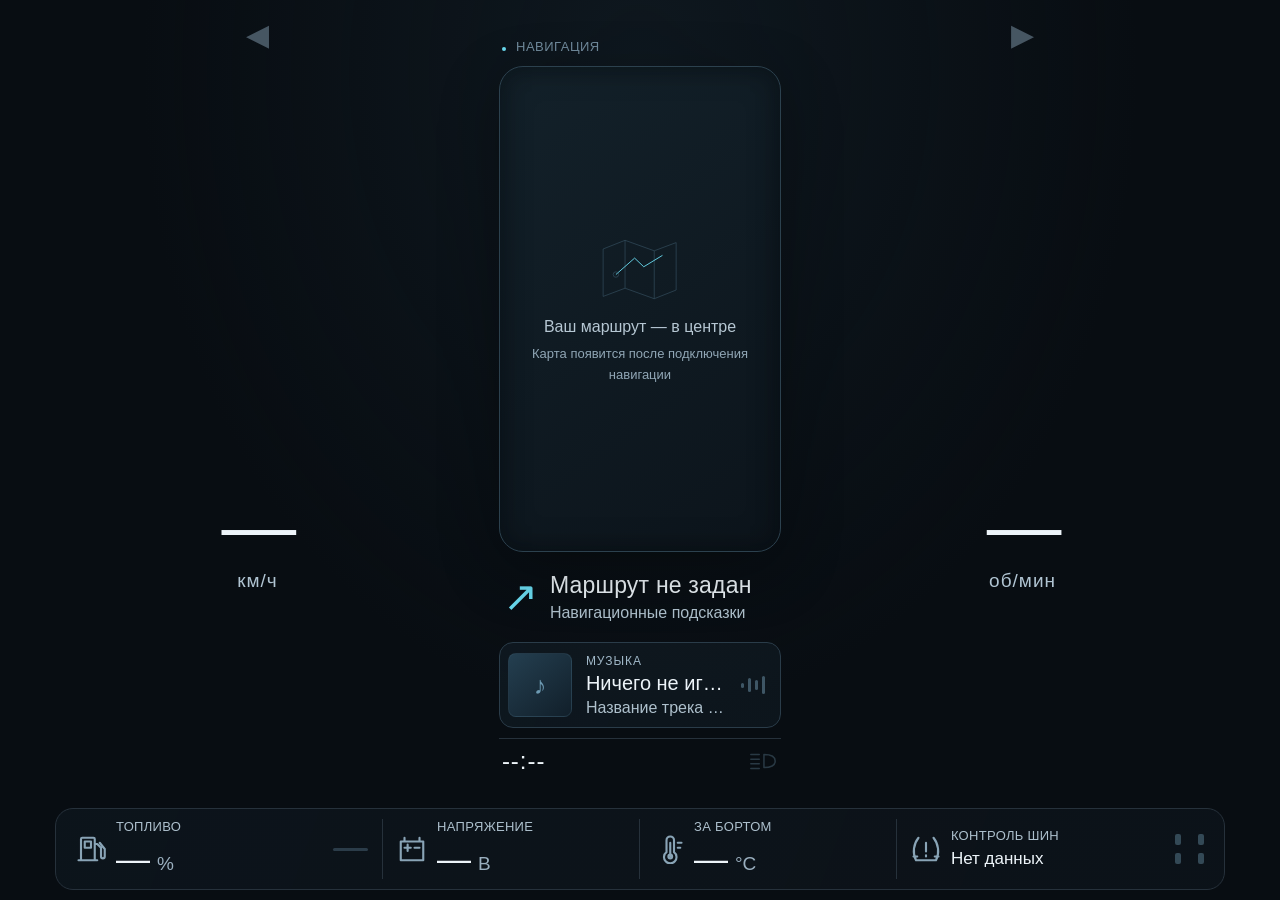
==== commit 91d3f3b7: "1" ====
--- a/index.html
+++ b/index.html
@@ -2,9 +2,9 @@
 <html lang="ru"><head><meta charset="UTF-8"><meta name="viewport" content="width=device-width,initial-scale=1,viewport-fit=cover"><meta name="theme-color" content="#080d12"><title>J · Instrument</title><link rel="stylesheet" href="style.css"></head>
 <body><main class="dashboard" id="dashboard">
 
-<section class="instruments" aria-label="Приборная панель"><article class="well speed-well"><div class="well-caption"><span class="turn" id="turnLeft" aria-label="Левый поворотник">◀</span> СКОРОСТЬ</div><div class="gauge" id="speedGauge" aria-label="Спидометр"><svg viewBox="0 0 500 500" role="img" aria-label="Шкала скорости"></svg><div class="digital"><strong id="speedValue">—</strong><span>км/ч</span></div><div class="gauge-bottom"><span>VEHICLE SPEED</span><i></i></div></div></article>
-<section class="center-column"><div class="map-topline"><span><i></i> НАВИГАЦИЯ</span><span id="mapSource">MINI MAP</span></div><div class="map-card" id="mapCard"><div class="map-placeholder"><svg viewBox="0 0 200 160"><path d="m20 35 48-19 64 23 48-18v104l-48 19-64-23-48 18Z"/><path d="M68 16v105m64-82v105"/><path class="route-line" d="m48 91 41-36 20 19 41-25"/><circle cx="48" cy="91" r="6"/></svg><strong id="mapPlaceholderTitle">Ваш маршрут — в центре</strong><span id="mapPlaceholderText">Карта появится после подключения навигации</span></div><svg class="demo-map" id="demoMap" viewBox="0 0 420 370" aria-label="Демонстрационная схема карты" hidden><rect width="420" height="370" fill="#101a22"/><g stroke="#22323e" fill="none" stroke-width="25"><path d="M-20 100 440 100M-20 280 440 280M85-20V400M325-20V400"/><path d="M-20 380 440-20"/></g><g stroke="#2e414e" fill="none" stroke-width="2"><path d="M-20 100H440M-20 280H440M85-20V400M325-20V400M-20 380 440-20"/></g><path d="M210 340V210L325 100V-10" fill="none" stroke="#58d8ee" stroke-width="12" stroke-linejoin="round"/><circle cx="210" cy="240" r="28" fill="#58d8ee" opacity=".12"/><path d="m210 219-14 31 14-7 14 7Z" fill="white"/><text x="18" y="350" fill="#87a3b4" font-size="11" font-family="sans-serif">ДЕМОНСТРАЦИЯ · НЕ НАВИГАЦИЯ</text></svg><img id="mapImage" alt="Мини-карта навигации" hidden><div class="map-vignette"></div><span class="map-live" id="mapLive" hidden>LIVE</span></div><div class="navigation"><span class="nav-symbol" id="navSymbol">↗</span><div><strong id="navDistance">Маршрут не задан</strong><span id="navRoad">Навигационные подсказки</span></div><span class="nav-limit" id="navLimit" hidden>—</span></div><section class="music-card" id="musicCard" aria-label="Текущая музыка"><div class="music-art"><span class="music-art-placeholder" aria-hidden="true">♪</span><img id="musicArtwork" alt="Обложка альбома" hidden></div><div class="music-info"><span class="music-caption" id="musicCaption">МУЗЫКА</span><strong id="musicTitle">Ничего не играет</strong><span class="music-artist" id="musicArtist">Название трека появится здесь</span></div><span class="music-bars" id="musicBars" aria-hidden="true"><i></i><i></i><i></i><i></i></span></section><div class="center-bottom"><time id="clock">--:--</time><span id="dateLabel"></span><span id="demoLabel" hidden>DEMO MODE</span><span class="beam" id="highBeam" aria-label="Дальний свет"><svg viewBox="0 0 32 24" aria-hidden="true"><path d="M17 5v14c9 0 12-3 12-7s-3-7-12-7ZM3 5h9M3 10h9M3 15h9M3 20h9"/></svg></span></div></section>
-<article class="well rpm-well"><div class="well-caption">ОБОРОТЫ ДВИГАТЕЛЯ <span class="turn" id="turnRight" aria-label="Правый поворотник">▶</span></div><div class="gauge" id="rpmGauge" aria-label="Тахометр"><svg viewBox="0 0 500 500" role="img" aria-label="Шкала оборотов"></svg><div class="digital"><strong id="rpmValue">—</strong><span>об/мин</span></div><div class="gauge-bottom"><span>RPM × 1000</span><i></i></div></div></article></section>
+<section class="instruments" aria-label="Приборная панель"><article class="well speed-well"><div class="well-caption"><span class="turn" id="turnLeft" aria-label="Левый поворотник">◀</span></div><div class="gauge" id="speedGauge" aria-label="Спидометр"><svg viewBox="0 0 500 500" role="img" aria-label="Шкала скорости"></svg><div class="digital"><strong id="speedValue">—</strong><span>км/ч</span></div></div></article>
+<section class="center-column"><div class="map-topline"><span><i></i> НАВИГАЦИЯ</span></div><div class="map-card" id="mapCard"><div class="map-placeholder"><svg viewBox="0 0 200 160"><path d="m20 35 48-19 64 23 48-18v104l-48 19-64-23-48 18Z"/><path d="M68 16v105m64-82v105"/><path class="route-line" d="m48 91 41-36 20 19 41-25"/><circle cx="48" cy="91" r="6"/></svg><strong id="mapPlaceholderTitle">Ваш маршрут — в центре</strong><span id="mapPlaceholderText">Карта появится после подключения навигации</span></div><svg class="demo-map" id="demoMap" viewBox="0 0 420 370" aria-label="Демонстрационная схема карты" hidden><rect width="420" height="370" fill="#101a22"/><g stroke="#22323e" fill="none" stroke-width="25"><path d="M-20 100 440 100M-20 280 440 280M85-20V400M325-20V400"/><path d="M-20 380 440-20"/></g><g stroke="#2e414e" fill="none" stroke-width="2"><path d="M-20 100H440M-20 280H440M85-20V400M325-20V400M-20 380 440-20"/></g><path d="M210 340V210L325 100V-10" fill="none" stroke="#58d8ee" stroke-width="12" stroke-linejoin="round"/><circle cx="210" cy="240" r="28" fill="#58d8ee" opacity=".12"/><path d="m210 219-14 31 14-7 14 7Z" fill="white"/><text x="18" y="350" fill="#87a3b4" font-size="11" font-family="sans-serif">ДЕМО</text></svg><img id="mapImage" alt="Мини-карта навигации" hidden><div class="map-vignette"></div><span class="map-live" id="mapLive" hidden>СЕЙЧАС</span></div><div class="navigation"><span class="nav-symbol" id="navSymbol">↗</span><div><strong id="navDistance">Маршрут не задан</strong><span id="navRoad">Навигационные подсказки</span></div><span class="nav-limit" id="navLimit" hidden>—</span></div><section class="music-card" id="musicCard" aria-label="Текущая музыка"><div class="music-art"><span class="music-art-placeholder" aria-hidden="true">♪</span><img id="musicArtwork" alt="Обложка альбома" hidden></div><div class="music-info"><span class="music-caption" id="musicCaption">МУЗЫКА</span><strong id="musicTitle">Ничего не играет</strong><span class="music-artist" id="musicArtist">Название трека появится здесь</span></div><span class="music-bars" id="musicBars" aria-hidden="true"><i></i><i></i><i></i><i></i></span></section><div class="center-bottom"><time id="clock">--:--</time><span id="dateLabel"></span><span id="demoLabel" hidden>ДЕМО</span><span class="beam" id="highBeam" aria-label="Дальний свет"><svg viewBox="0 0 32 24" aria-hidden="true"><path d="M17 5v14c9 0 12-3 12-7s-3-7-12-7ZM3 5h9M3 10h9M3 15h9M3 20h9"/></svg></span></div></section>
+<article class="well rpm-well"><div class="well-caption"><span class="turn" id="turnRight" aria-label="Правый поворотник">▶</span></div><div class="gauge" id="rpmGauge" aria-label="Тахометр"><svg viewBox="0 0 500 500" role="img" aria-label="Шкала оборотов"></svg><div class="digital"><strong id="rpmValue">—</strong><span>об/мин</span></div></div></article></section>
 <footer class="telemetry"><section class="metric fuel-metric"><span class="metric-icon"><svg viewBox="0 0 24 24" aria-hidden="true"><path d="M4 21V4a1 1 0 0 1 1-1h9a1 1 0 0 1 1 1v17M2 21h15M7 6h5v5H7ZM15 8h2l3 3v7a1.5 1.5 0 0 0 3 0v-6l-4-5"/></svg></span><div><small>ТОПЛИВО</small><strong><span id="fuelValue">—</span><em>%</em></strong></div><div class="fuel-track"><i id="fuelBar"></i></div><span class="reserve" id="reserve" hidden>РЕЗЕРВ</span></section><section class="metric"><span class="metric-icon"><svg viewBox="0 0 24 24" aria-hidden="true"><path d="M3 6h18v15H3ZM6 3v3m12-3v3M6 11h5m-2.5-2.5v5M14 11h4"/></svg></span><div><small>НАПРЯЖЕНИЕ</small><strong><span id="batteryValue">—</span><em>В</em></strong></div></section><section class="metric"><span class="metric-icon"><svg viewBox="0 0 24 24" aria-hidden="true"><path d="M10 14.5V5a3 3 0 0 1 6 0v9.5a5 5 0 1 1-6 0ZM13 7v11m6-11h3m-3 4h2"/><circle cx="13" cy="18" r="1.5"/></svg></span><div><small>ЗА БОРТОМ</small><strong><span id="tempValue">—</span><em>°C</em></strong></div></section><section class="metric tpms-metric"><span class="metric-icon"><svg viewBox="0 0 24 24" aria-hidden="true"><path d="M6 3C2 8 1 15 4 21h16c3-6 2-13-2-18M2 18h3m14 0h3M12 7v7m0 3v1"/></svg></span><div><small>КОНТРОЛЬ ШИН</small><strong class="tpms-value" id="tpmsValue">Нет данных</strong></div><div class="wheel-dots" id="wheelDots"><i></i><i></i><i></i><i></i></div></section></footer>
-<div class="bottomline"><span class="connection" id="connection"><i></i><span>ОЖИДАНИЕ ДАННЫХ</span></span><span id="dataHint">Ожидание JCarTools · данные не получены</span></div></main>
-<script src="settings.js"></script><script src="bridge.js"></script><script src="app.js"></script></body></html>+</main>
+<script src="i18n.js"></script><script src="settings.js"></script><script src="bridge.js"></script><script src="app.js"></script></body></html>
--- a/style.css
+++ b/style.css
@@ -121,3 +121,5 @@
  .bottomline,.bottomline .connection{font-size:10px}
 }
 @media(max-width:800px){.well-caption{font-size:11px;gap:8px}.well-caption>.turn{font-size:24px}.center-bottom{font-size:13px}.bottomline .connection{font-size:9px}}
+
+@media(min-width:801px){.dashboard{grid-template-rows:minmax(0,1fr) auto}.well{grid-template-rows:30px minmax(0,1fr)}}
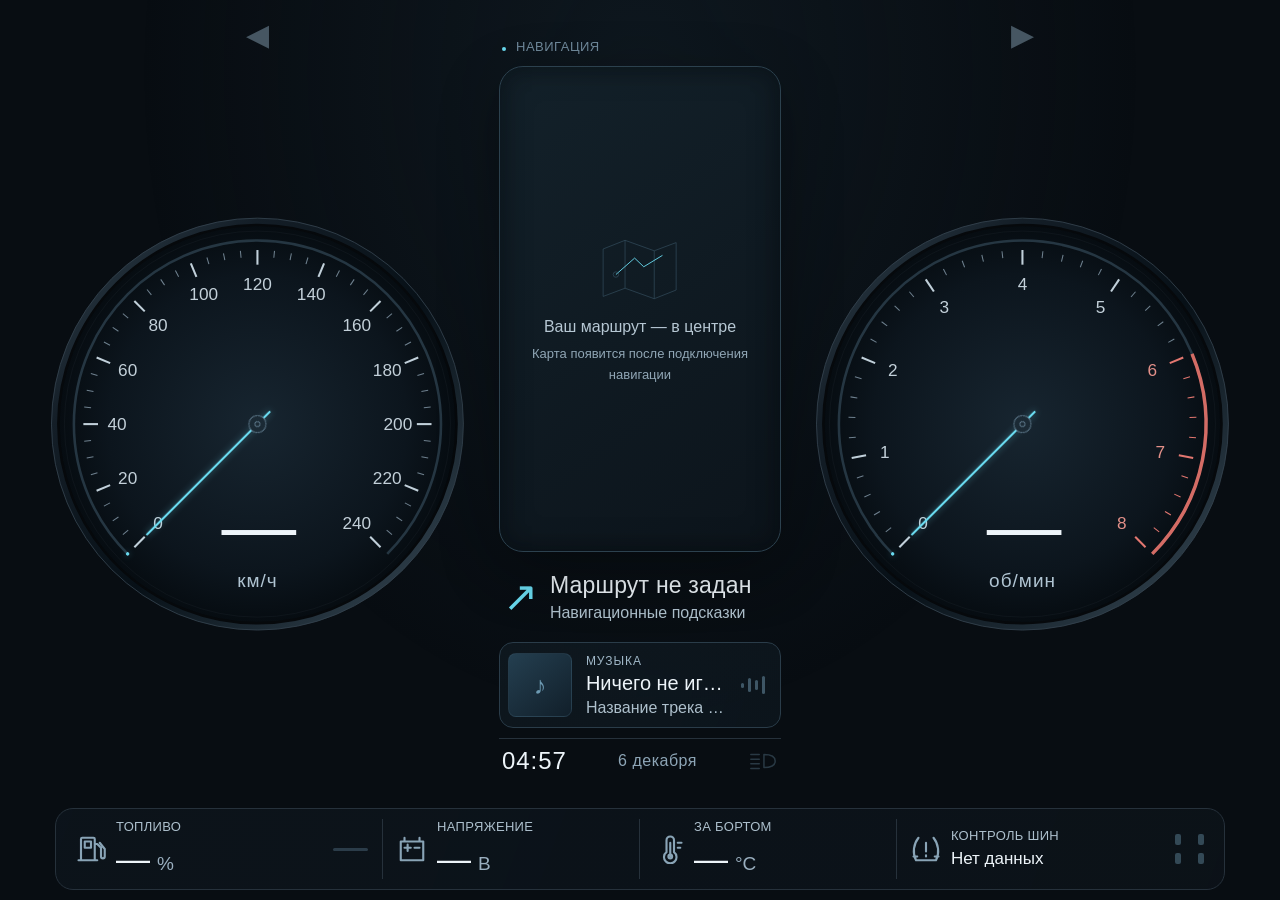
==== commit 5f9d3427: "1" ====
--- a/index.html
+++ b/index.html
@@ -7,4 +7,4 @@
 <article class="well rpm-well"><div class="well-caption"><span class="turn" id="turnRight" aria-label="Правый поворотник">▶</span></div><div class="gauge" id="rpmGauge" aria-label="Тахометр"><svg viewBox="0 0 500 500" role="img" aria-label="Шкала оборотов"></svg><div class="digital"><strong id="rpmValue">—</strong><span>об/мин</span></div></div></article></section>
 <footer class="telemetry"><section class="metric fuel-metric"><span class="metric-icon"><svg viewBox="0 0 24 24" aria-hidden="true"><path d="M4 21V4a1 1 0 0 1 1-1h9a1 1 0 0 1 1 1v17M2 21h15M7 6h5v5H7ZM15 8h2l3 3v7a1.5 1.5 0 0 0 3 0v-6l-4-5"/></svg></span><div><small>ТОПЛИВО</small><strong><span id="fuelValue">—</span><em>%</em></strong></div><div class="fuel-track"><i id="fuelBar"></i></div><span class="reserve" id="reserve" hidden>РЕЗЕРВ</span></section><section class="metric"><span class="metric-icon"><svg viewBox="0 0 24 24" aria-hidden="true"><path d="M3 6h18v15H3ZM6 3v3m12-3v3M6 11h5m-2.5-2.5v5M14 11h4"/></svg></span><div><small>НАПРЯЖЕНИЕ</small><strong><span id="batteryValue">—</span><em>В</em></strong></div></section><section class="metric"><span class="metric-icon"><svg viewBox="0 0 24 24" aria-hidden="true"><path d="M10 14.5V5a3 3 0 0 1 6 0v9.5a5 5 0 1 1-6 0ZM13 7v11m6-11h3m-3 4h2"/><circle cx="13" cy="18" r="1.5"/></svg></span><div><small>ЗА БОРТОМ</small><strong><span id="tempValue">—</span><em>°C</em></strong></div></section><section class="metric tpms-metric"><span class="metric-icon"><svg viewBox="0 0 24 24" aria-hidden="true"><path d="M6 3C2 8 1 15 4 21h16c3-6 2-13-2-18M2 18h3m14 0h3M12 7v7m0 3v1"/></svg></span><div><small>КОНТРОЛЬ ШИН</small><strong class="tpms-value" id="tpmsValue">Нет данных</strong></div><div class="wheel-dots" id="wheelDots"><i></i><i></i><i></i><i></i></div></section></footer>
 </main>
-<script src="i18n.js"></script><script src="settings.js"></script><script src="bridge.js"></script><script src="app.js"></script></body></html>+<script src="settings.js"></script><script src="bridge.js"></script><script src="app.js"></script></body></html>
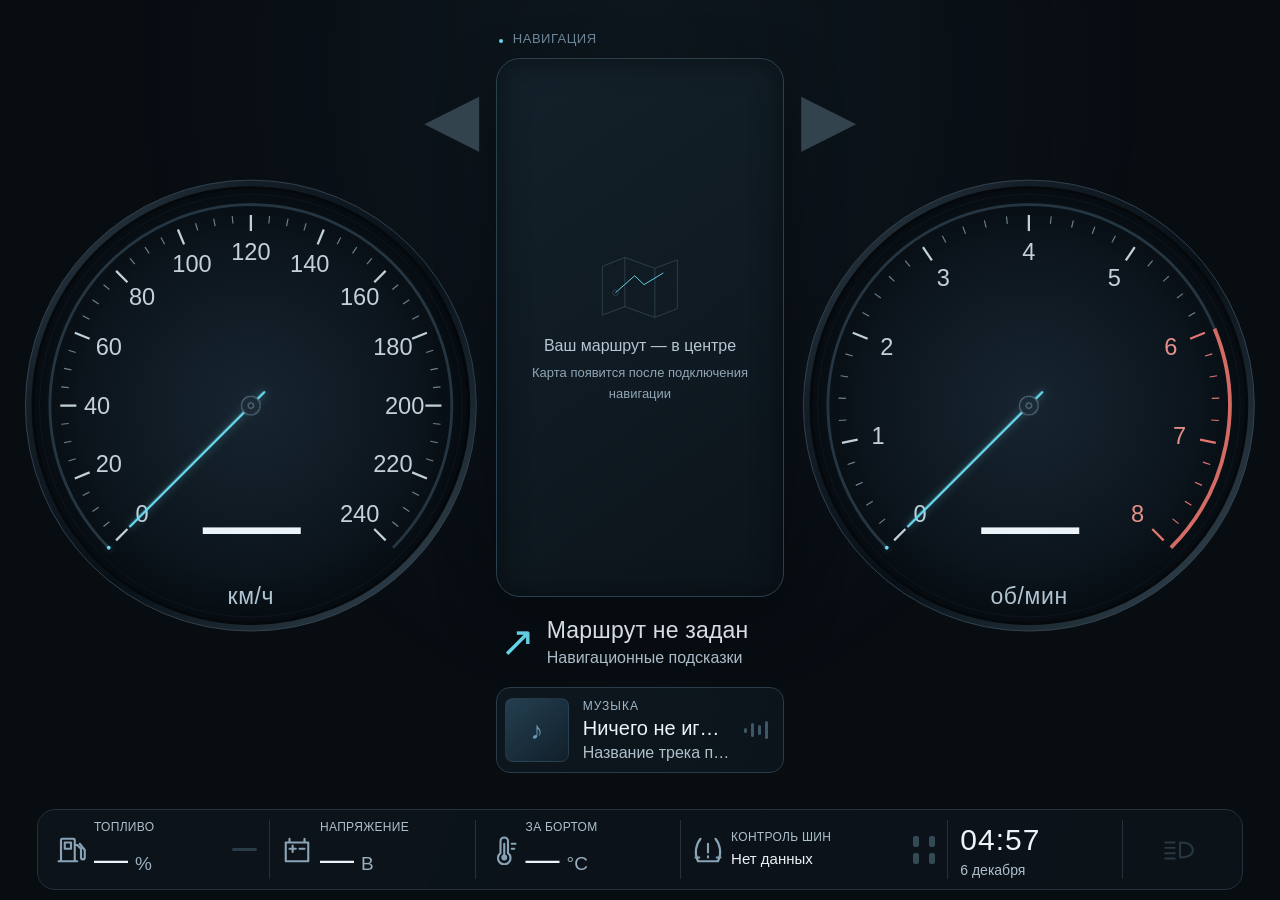
==== commit ca93ad2b: "1" ====
--- a/index.html
+++ b/index.html
@@ -2,9 +2,9 @@
 <html lang="ru"><head><meta charset="UTF-8"><meta name="viewport" content="width=device-width,initial-scale=1,viewport-fit=cover"><meta name="theme-color" content="#080d12"><title>J · Instrument</title><link rel="stylesheet" href="style.css"></head>
 <body><main class="dashboard" id="dashboard">
 
-<section class="instruments" aria-label="Приборная панель"><article class="well speed-well"><div class="well-caption"><span class="turn" id="turnLeft" aria-label="Левый поворотник">◀</span></div><div class="gauge" id="speedGauge" aria-label="Спидометр"><svg viewBox="0 0 500 500" role="img" aria-label="Шкала скорости"></svg><div class="digital"><strong id="speedValue">—</strong><span>км/ч</span></div></div></article>
-<section class="center-column"><div class="map-topline"><span><i></i> НАВИГАЦИЯ</span></div><div class="map-card" id="mapCard"><div class="map-placeholder"><svg viewBox="0 0 200 160"><path d="m20 35 48-19 64 23 48-18v104l-48 19-64-23-48 18Z"/><path d="M68 16v105m64-82v105"/><path class="route-line" d="m48 91 41-36 20 19 41-25"/><circle cx="48" cy="91" r="6"/></svg><strong id="mapPlaceholderTitle">Ваш маршрут — в центре</strong><span id="mapPlaceholderText">Карта появится после подключения навигации</span></div><svg class="demo-map" id="demoMap" viewBox="0 0 420 370" aria-label="Демонстрационная схема карты" hidden><rect width="420" height="370" fill="#101a22"/><g stroke="#22323e" fill="none" stroke-width="25"><path d="M-20 100 440 100M-20 280 440 280M85-20V400M325-20V400"/><path d="M-20 380 440-20"/></g><g stroke="#2e414e" fill="none" stroke-width="2"><path d="M-20 100H440M-20 280H440M85-20V400M325-20V400M-20 380 440-20"/></g><path d="M210 340V210L325 100V-10" fill="none" stroke="#58d8ee" stroke-width="12" stroke-linejoin="round"/><circle cx="210" cy="240" r="28" fill="#58d8ee" opacity=".12"/><path d="m210 219-14 31 14-7 14 7Z" fill="white"/><text x="18" y="350" fill="#87a3b4" font-size="11" font-family="sans-serif">ДЕМО</text></svg><img id="mapImage" alt="Мини-карта навигации" hidden><div class="map-vignette"></div><span class="map-live" id="mapLive" hidden>СЕЙЧАС</span></div><div class="navigation"><span class="nav-symbol" id="navSymbol">↗</span><div><strong id="navDistance">Маршрут не задан</strong><span id="navRoad">Навигационные подсказки</span></div><span class="nav-limit" id="navLimit" hidden>—</span></div><section class="music-card" id="musicCard" aria-label="Текущая музыка"><div class="music-art"><span class="music-art-placeholder" aria-hidden="true">♪</span><img id="musicArtwork" alt="Обложка альбома" hidden></div><div class="music-info"><span class="music-caption" id="musicCaption">МУЗЫКА</span><strong id="musicTitle">Ничего не играет</strong><span class="music-artist" id="musicArtist">Название трека появится здесь</span></div><span class="music-bars" id="musicBars" aria-hidden="true"><i></i><i></i><i></i><i></i></span></section><div class="center-bottom"><time id="clock">--:--</time><span id="dateLabel"></span><span id="demoLabel" hidden>ДЕМО</span><span class="beam" id="highBeam" aria-label="Дальний свет"><svg viewBox="0 0 32 24" aria-hidden="true"><path d="M17 5v14c9 0 12-3 12-7s-3-7-12-7ZM3 5h9M3 10h9M3 15h9M3 20h9"/></svg></span></div></section>
-<article class="well rpm-well"><div class="well-caption"><span class="turn" id="turnRight" aria-label="Правый поворотник">▶</span></div><div class="gauge" id="rpmGauge" aria-label="Тахометр"><svg viewBox="0 0 500 500" role="img" aria-label="Шкала оборотов"></svg><div class="digital"><strong id="rpmValue">—</strong><span>об/мин</span></div></div></article></section>
-<footer class="telemetry"><section class="metric fuel-metric"><span class="metric-icon"><svg viewBox="0 0 24 24" aria-hidden="true"><path d="M4 21V4a1 1 0 0 1 1-1h9a1 1 0 0 1 1 1v17M2 21h15M7 6h5v5H7ZM15 8h2l3 3v7a1.5 1.5 0 0 0 3 0v-6l-4-5"/></svg></span><div><small>ТОПЛИВО</small><strong><span id="fuelValue">—</span><em>%</em></strong></div><div class="fuel-track"><i id="fuelBar"></i></div><span class="reserve" id="reserve" hidden>РЕЗЕРВ</span></section><section class="metric"><span class="metric-icon"><svg viewBox="0 0 24 24" aria-hidden="true"><path d="M3 6h18v15H3ZM6 3v3m12-3v3M6 11h5m-2.5-2.5v5M14 11h4"/></svg></span><div><small>НАПРЯЖЕНИЕ</small><strong><span id="batteryValue">—</span><em>В</em></strong></div></section><section class="metric"><span class="metric-icon"><svg viewBox="0 0 24 24" aria-hidden="true"><path d="M10 14.5V5a3 3 0 0 1 6 0v9.5a5 5 0 1 1-6 0ZM13 7v11m6-11h3m-3 4h2"/><circle cx="13" cy="18" r="1.5"/></svg></span><div><small>ЗА БОРТОМ</small><strong><span id="tempValue">—</span><em>°C</em></strong></div></section><section class="metric tpms-metric"><span class="metric-icon"><svg viewBox="0 0 24 24" aria-hidden="true"><path d="M6 3C2 8 1 15 4 21h16c3-6 2-13-2-18M2 18h3m14 0h3M12 7v7m0 3v1"/></svg></span><div><small>КОНТРОЛЬ ШИН</small><strong class="tpms-value" id="tpmsValue">Нет данных</strong></div><div class="wheel-dots" id="wheelDots"><i></i><i></i><i></i><i></i></div></section></footer>
+<section class="instruments" aria-label="Приборная панель"><span class="turn turn-floating turn-right" id="turnRight" aria-label="Правый поворотник">▶</span><span class="turn turn-floating turn-left" id="turnLeft" aria-label="Левый поворотник">◀</span><article class="well speed-well"><div class="gauge" id="speedGauge" aria-label="Спидометр"><svg viewBox="0 0 500 500" role="img" aria-label="Шкала скорости"></svg><div class="digital"><strong id="speedValue">—</strong><span>км/ч</span></div></div></article>
+<section class="center-column"><div class="map-topline"><span><i></i> НАВИГАЦИЯ</span></div><div class="map-card" id="mapCard"><div class="map-placeholder"><svg viewBox="0 0 200 160"><path d="m20 35 48-19 64 23 48-18v104l-48 19-64-23-48 18Z"/><path d="M68 16v105m64-82v105"/><path class="route-line" d="m48 91 41-36 20 19 41-25"/><circle cx="48" cy="91" r="6"/></svg><strong id="mapPlaceholderTitle">Ваш маршрут — в центре</strong><span id="mapPlaceholderText">Карта появится после подключения навигации</span></div><svg class="demo-map" id="demoMap" viewBox="0 0 420 370" aria-label="Демонстрационная схема карты" hidden><rect width="420" height="370" fill="#101a22"/><g stroke="#22323e" fill="none" stroke-width="25"><path d="M-20 100 440 100M-20 280 440 280M85-20V400M325-20V400"/><path d="M-20 380 440-20"/></g><g stroke="#2e414e" fill="none" stroke-width="2"><path d="M-20 100H440M-20 280H440M85-20V400M325-20V400M-20 380 440-20"/></g><path d="M210 340V210L325 100V-10" fill="none" stroke="#58d8ee" stroke-width="12" stroke-linejoin="round"/><circle cx="210" cy="240" r="28" fill="#58d8ee" opacity=".12"/><path d="m210 219-14 31 14-7 14 7Z" fill="white"/><text x="18" y="350" fill="#87a3b4" font-size="11" font-family="sans-serif">ДЕМО</text></svg><img id="mapImage" alt="Мини-карта навигации" hidden><div class="map-vignette"></div><span class="map-live" id="mapLive" hidden>СЕЙЧАС</span></div><div class="navigation"><span class="nav-symbol" id="navSymbol">↗</span><div><strong id="navDistance">Маршрут не задан</strong><span id="navRoad">Навигационные подсказки</span></div><span class="nav-limit" id="navLimit" hidden>—</span></div><section class="music-card" id="musicCard" aria-label="Текущая музыка"><div class="music-art"><span class="music-art-placeholder" aria-hidden="true">♪</span><img id="musicArtwork" alt="Обложка альбома" hidden></div><div class="music-info"><span class="music-caption" id="musicCaption">МУЗЫКА</span><strong id="musicTitle">Ничего не играет</strong><span class="music-artist" id="musicArtist">Название трека появится здесь</span></div><span class="music-bars" id="musicBars" aria-hidden="true"><i></i><i></i><i></i><i></i></span></section></section>
+<article class="well rpm-well"><div class="gauge" id="rpmGauge" aria-label="Тахометр"><svg viewBox="0 0 500 500" role="img" aria-label="Шкала оборотов"></svg><div class="digital"><strong id="rpmValue">—</strong><span>об/мин</span></div></div></article></section>
+<footer class="telemetry"><section class="metric fuel-metric"><span class="metric-icon"><svg viewBox="0 0 24 24" aria-hidden="true"><path d="M4 21V4a1 1 0 0 1 1-1h9a1 1 0 0 1 1 1v17M2 21h15M7 6h5v5H7ZM15 8h2l3 3v7a1.5 1.5 0 0 0 3 0v-6l-4-5"/></svg></span><div><small>ТОПЛИВО</small><strong><span id="fuelValue">—</span><em>%</em></strong></div><div class="fuel-track"><i id="fuelBar"></i></div><span class="reserve" id="reserve" hidden>РЕЗЕРВ</span></section><section class="metric"><span class="metric-icon"><svg viewBox="0 0 24 24" aria-hidden="true"><path d="M3 6h18v15H3ZM6 3v3m12-3v3M6 11h5m-2.5-2.5v5M14 11h4"/></svg></span><div><small>НАПРЯЖЕНИЕ</small><strong><span id="batteryValue">—</span><em>В</em></strong></div></section><section class="metric"><span class="metric-icon"><svg viewBox="0 0 24 24" aria-hidden="true"><path d="M10 14.5V5a3 3 0 0 1 6 0v9.5a5 5 0 1 1-6 0ZM13 7v11m6-11h3m-3 4h2"/><circle cx="13" cy="18" r="1.5"/></svg></span><div><small>ЗА БОРТОМ</small><strong><span id="tempValue">—</span><em>°C</em></strong></div></section><section class="metric tpms-metric"><span class="metric-icon"><svg viewBox="0 0 24 24" aria-hidden="true"><path d="M6 3C2 8 1 15 4 21h16c3-6 2-13-2-18M2 18h3m14 0h3M12 7v7m0 3v1"/></svg></span><div><small>КОНТРОЛЬ ШИН</small><strong class="tpms-value" id="tpmsValue">Нет данных</strong></div><div class="wheel-dots" id="wheelDots"><i></i><i></i><i></i><i></i></div></section><section class="metric clock-metric"><div><time id="clock">--:--</time><span id="dateLabel"></span></div></section><section class="metric indicators-metric" aria-label="Индикаторы"><span class="beam" id="highBeam" aria-label="Дальний свет"><svg viewBox="0 0 32 24" aria-hidden="true"><path d="M17 5v14c9 0 12-3 12-7s-3-7-12-7ZM3 5h9M3 10h9M3 15h9M3 20h9"/></svg></span><span id="demoLabel" hidden>ДЕМО</span></section></footer>
 </main>
 <script src="settings.js"></script><script src="bridge.js"></script><script src="app.js"></script></body></html>
--- a/style.css
+++ b/style.css
@@ -123,3 +123,61 @@
 @media(max-width:800px){.well-caption{font-size:11px;gap:8px}.well-caption>.turn{font-size:24px}.center-bottom{font-size:13px}.bottomline .connection{font-size:9px}}
 
 @media(min-width:801px){.dashboard{grid-template-rows:minmax(0,1fr) auto}.well{grid-template-rows:30px minmax(0,1fr)}}
+
+/* Clock and status share the lower instrument strip; map gains their old row. */
+.clock-metric time{display:block;font-size:34px;line-height:1.2;font-weight:300;font-variant-numeric:tabular-nums;letter-spacing:1px}
+.clock-metric #dateLabel{display:block;margin-top:4px;font-size:16px;color:#adc0cd;white-space:nowrap}
+.indicators-metric{justify-content:center;gap:12px;flex-wrap:wrap}
+.indicators-metric .beam{display:grid;place-items:center}
+.indicators-metric .beam svg{width:42px;height:32px;stroke-width:1.8}
+.indicators-metric #demoLabel{font-size:12px;color:#b8a775}
+.light .clock-metric #dateLabel{color:#506f84}
+@media(min-width:801px){
+ .telemetry{grid-template-columns:1.1fr 1fr 1fr 1.3fr .85fr .55fr}
+ .metric{padding-left:20px;padding-right:20px;gap:12px}
+ .fuel-track{width:48px}
+ .center-column{grid-template-rows:30px minmax(40px,1fr) 90px 96px}
+ .music-hidden .center-column{grid-template-rows:30px minmax(40px,1fr) 90px}
+ .music-card{margin-bottom:0}
+}
+@media(min-width:801px) and (max-width:1400px){
+ .metric{padding-left:12px;padding-right:12px;gap:8px}
+ .metric small{font-size:12px}.metric strong.tpms-value{font-size:15px}
+ .fuel-track{width:25px}.wheel-dots{gap:6px 10px}
+ .clock-metric time{font-size:30px}.clock-metric #dateLabel{font-size:14px}
+ .indicators-metric .beam svg{width:34px;height:28px}
+}
+@media(max-height:550px) and (min-width:801px){
+ .center-column{grid-template-rows:26px minmax(40px,1fr) 64px 72px}
+ .music-hidden .center-column{grid-template-rows:26px minmax(40px,1fr) 64px}
+ .music-card{margin-bottom:0}.clock-metric time{font-size:28px}.clock-metric #dateLabel{font-size:13px}
+}
+@media(max-width:800px){.clock-metric time{font-size:26px}.clock-metric #dateLabel{font-size:13px}.metric:nth-child(4){border-right:0}}
+
+/* Large turn signals sit in the open shoulders between map and dials. */
+.instruments{position:relative}
+.turn-floating{position:absolute;z-index:2;top:9%;font-size:64px;line-height:1;pointer-events:none;transform:translateX(-50%);color:#32434e}
+.turn-floating.active{color:#65ef9c;text-shadow:0 0 24px #65ef9c55}
+.turn-left{left:34.5%}.turn-right{left:65.5%}
+@media(min-width:801px){.well{grid-template-rows:minmax(0,1fr)}.turn-floating{font-size:72px;top:9%}}
+@media(max-height:550px) and (min-width:801px){.turn-floating{font-size:56px;top:8%}}
+@media(max-width:800px){.turn-floating{top:8px;font-size:42px}.turn-left{left:43%}.turn-right{left:57%}}
+
+/* Use the released caption space for larger dials and readable dial typography. */
+@media(min-width:801px){
+ .dashboard{padding-left:24px;padding-right:24px}
+ .instruments{grid-template-columns:minmax(0,1fr) minmax(230px,.68fr) minmax(0,1fr);gap:8px;padding-top:0;padding-bottom:8px}
+ .well{overflow:visible}
+ .gauge{width:calc(100% + 18px);max-width:none;justify-self:center}
+ .dial-label{font-size:25px;font-weight:400}
+ .digital strong{font-size:clamp(60px,11.5vh,98px);letter-spacing:-2px}
+ .digital span{font-size:23px;letter-spacing:.6px;margin-top:6px}
+ .digital{top:58%}
+ .center-column{padding-left:10px;padding-right:10px}
+ .turn-left{left:34.7%}.turn-right{left:65.3%}
+}
+@media(max-height:550px) and (min-width:801px){
+ .digital strong{font-size:clamp(46px,11.5vh,64px)}.digital span{font-size:19px}
+ .dial-label{font-size:26px}
+}
+@media(max-width:800px){.dial-label{font-size:26px}.digital strong{font-size:clamp(36px,10vw,76px)}.digital span{font-size:13px}}
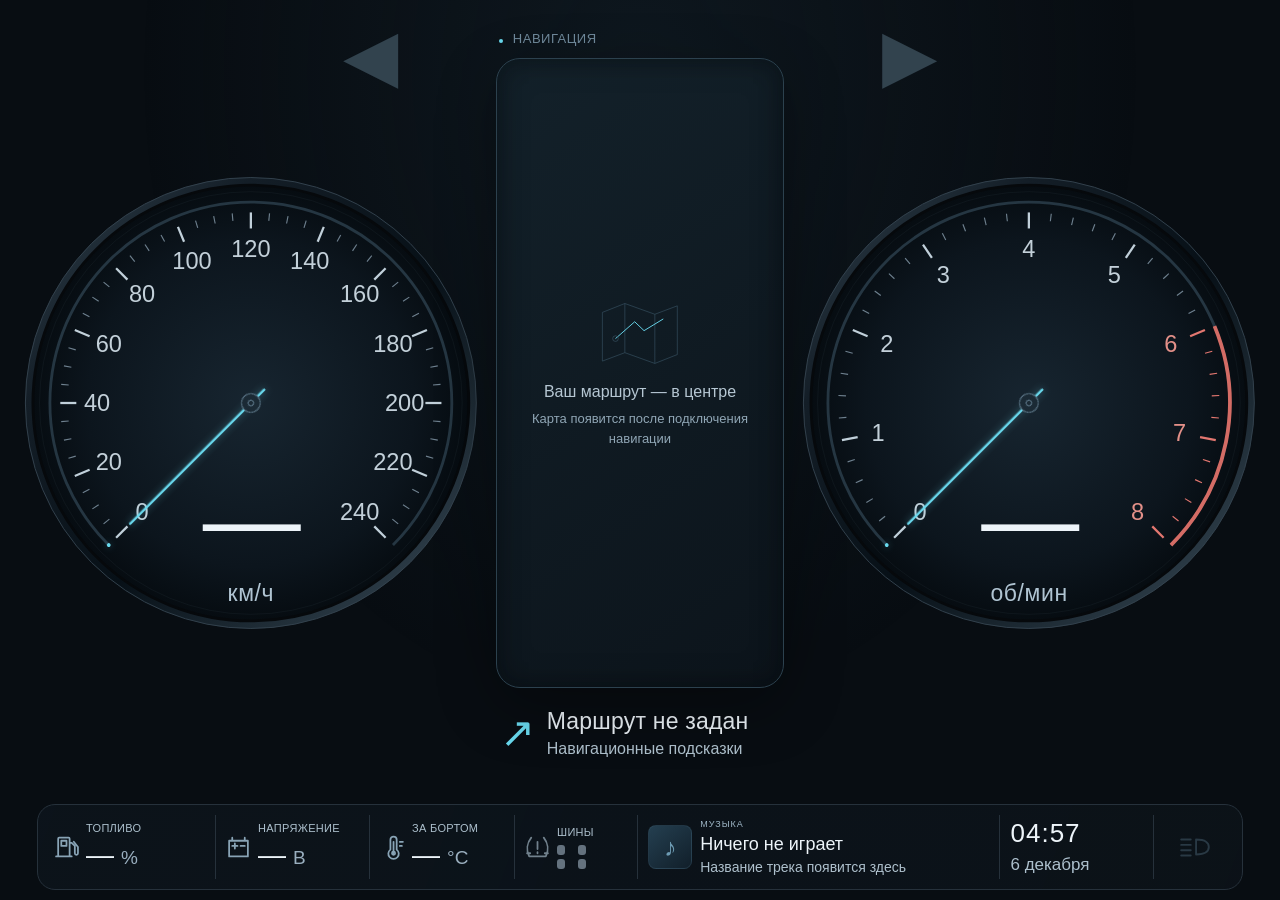
==== commit 5482c759: "1" ====
--- a/index.html
+++ b/index.html
@@ -3,8 +3,8 @@
 <body><main class="dashboard" id="dashboard">
 
 <section class="instruments" aria-label="Приборная панель"><span class="turn turn-floating turn-right" id="turnRight" aria-label="Правый поворотник">▶</span><span class="turn turn-floating turn-left" id="turnLeft" aria-label="Левый поворотник">◀</span><article class="well speed-well"><div class="gauge" id="speedGauge" aria-label="Спидометр"><svg viewBox="0 0 500 500" role="img" aria-label="Шкала скорости"></svg><div class="digital"><strong id="speedValue">—</strong><span>км/ч</span></div></div></article>
-<section class="center-column"><div class="map-topline"><span><i></i> НАВИГАЦИЯ</span></div><div class="map-card" id="mapCard"><div class="map-placeholder"><svg viewBox="0 0 200 160"><path d="m20 35 48-19 64 23 48-18v104l-48 19-64-23-48 18Z"/><path d="M68 16v105m64-82v105"/><path class="route-line" d="m48 91 41-36 20 19 41-25"/><circle cx="48" cy="91" r="6"/></svg><strong id="mapPlaceholderTitle">Ваш маршрут — в центре</strong><span id="mapPlaceholderText">Карта появится после подключения навигации</span></div><svg class="demo-map" id="demoMap" viewBox="0 0 420 370" aria-label="Демонстрационная схема карты" hidden><rect width="420" height="370" fill="#101a22"/><g stroke="#22323e" fill="none" stroke-width="25"><path d="M-20 100 440 100M-20 280 440 280M85-20V400M325-20V400"/><path d="M-20 380 440-20"/></g><g stroke="#2e414e" fill="none" stroke-width="2"><path d="M-20 100H440M-20 280H440M85-20V400M325-20V400M-20 380 440-20"/></g><path d="M210 340V210L325 100V-10" fill="none" stroke="#58d8ee" stroke-width="12" stroke-linejoin="round"/><circle cx="210" cy="240" r="28" fill="#58d8ee" opacity=".12"/><path d="m210 219-14 31 14-7 14 7Z" fill="white"/><text x="18" y="350" fill="#87a3b4" font-size="11" font-family="sans-serif">ДЕМО</text></svg><img id="mapImage" alt="Мини-карта навигации" hidden><div class="map-vignette"></div><span class="map-live" id="mapLive" hidden>СЕЙЧАС</span></div><div class="navigation"><span class="nav-symbol" id="navSymbol">↗</span><div><strong id="navDistance">Маршрут не задан</strong><span id="navRoad">Навигационные подсказки</span></div><span class="nav-limit" id="navLimit" hidden>—</span></div><section class="music-card" id="musicCard" aria-label="Текущая музыка"><div class="music-art"><span class="music-art-placeholder" aria-hidden="true">♪</span><img id="musicArtwork" alt="Обложка альбома" hidden></div><div class="music-info"><span class="music-caption" id="musicCaption">МУЗЫКА</span><strong id="musicTitle">Ничего не играет</strong><span class="music-artist" id="musicArtist">Название трека появится здесь</span></div><span class="music-bars" id="musicBars" aria-hidden="true"><i></i><i></i><i></i><i></i></span></section></section>
+<section class="center-column"><div class="map-topline"><span><i></i> НАВИГАЦИЯ</span></div><div class="map-card" id="mapCard"><div class="map-placeholder"><svg viewBox="0 0 200 160"><path d="m20 35 48-19 64 23 48-18v104l-48 19-64-23-48 18Z"/><path d="M68 16v105m64-82v105"/><path class="route-line" d="m48 91 41-36 20 19 41-25"/><circle cx="48" cy="91" r="6"/></svg><strong id="mapPlaceholderTitle">Ваш маршрут — в центре</strong><span id="mapPlaceholderText">Карта появится после подключения навигации</span></div><svg class="demo-map" id="demoMap" viewBox="0 0 420 370" aria-label="Демонстрационная схема карты" hidden><rect width="420" height="370" fill="#101a22"/><g stroke="#22323e" fill="none" stroke-width="25"><path d="M-20 100 440 100M-20 280 440 280M85-20V400M325-20V400"/><path d="M-20 380 440-20"/></g><g stroke="#2e414e" fill="none" stroke-width="2"><path d="M-20 100H440M-20 280H440M85-20V400M325-20V400M-20 380 440-20"/></g><path d="M210 340V210L325 100V-10" fill="none" stroke="#58d8ee" stroke-width="12" stroke-linejoin="round"/><circle cx="210" cy="240" r="28" fill="#58d8ee" opacity=".12"/><path d="m210 219-14 31 14-7 14 7Z" fill="white"/><text x="18" y="350" fill="#87a3b4" font-size="11" font-family="sans-serif">ДЕМО</text></svg><img id="mapImage" alt="Мини-карта навигации" hidden><div class="map-vignette"></div><span class="map-live" id="mapLive" hidden>СЕЙЧАС</span></div><div class="navigation"><span class="nav-symbol" id="navSymbol">↗</span><div><strong id="navDistance">Маршрут не задан</strong><span id="navRoad">Навигационные подсказки</span></div><span class="nav-limit" id="navLimit" hidden>—</span></div></section>
 <article class="well rpm-well"><div class="gauge" id="rpmGauge" aria-label="Тахометр"><svg viewBox="0 0 500 500" role="img" aria-label="Шкала оборотов"></svg><div class="digital"><strong id="rpmValue">—</strong><span>об/мин</span></div></div></article></section>
-<footer class="telemetry"><section class="metric fuel-metric"><span class="metric-icon"><svg viewBox="0 0 24 24" aria-hidden="true"><path d="M4 21V4a1 1 0 0 1 1-1h9a1 1 0 0 1 1 1v17M2 21h15M7 6h5v5H7ZM15 8h2l3 3v7a1.5 1.5 0 0 0 3 0v-6l-4-5"/></svg></span><div><small>ТОПЛИВО</small><strong><span id="fuelValue">—</span><em>%</em></strong></div><div class="fuel-track"><i id="fuelBar"></i></div><span class="reserve" id="reserve" hidden>РЕЗЕРВ</span></section><section class="metric"><span class="metric-icon"><svg viewBox="0 0 24 24" aria-hidden="true"><path d="M3 6h18v15H3ZM6 3v3m12-3v3M6 11h5m-2.5-2.5v5M14 11h4"/></svg></span><div><small>НАПРЯЖЕНИЕ</small><strong><span id="batteryValue">—</span><em>В</em></strong></div></section><section class="metric"><span class="metric-icon"><svg viewBox="0 0 24 24" aria-hidden="true"><path d="M10 14.5V5a3 3 0 0 1 6 0v9.5a5 5 0 1 1-6 0ZM13 7v11m6-11h3m-3 4h2"/><circle cx="13" cy="18" r="1.5"/></svg></span><div><small>ЗА БОРТОМ</small><strong><span id="tempValue">—</span><em>°C</em></strong></div></section><section class="metric tpms-metric"><span class="metric-icon"><svg viewBox="0 0 24 24" aria-hidden="true"><path d="M6 3C2 8 1 15 4 21h16c3-6 2-13-2-18M2 18h3m14 0h3M12 7v7m0 3v1"/></svg></span><div><small>КОНТРОЛЬ ШИН</small><strong class="tpms-value" id="tpmsValue">Нет данных</strong></div><div class="wheel-dots" id="wheelDots"><i></i><i></i><i></i><i></i></div></section><section class="metric clock-metric"><div><time id="clock">--:--</time><span id="dateLabel"></span></div></section><section class="metric indicators-metric" aria-label="Индикаторы"><span class="beam" id="highBeam" aria-label="Дальний свет"><svg viewBox="0 0 32 24" aria-hidden="true"><path d="M17 5v14c9 0 12-3 12-7s-3-7-12-7ZM3 5h9M3 10h9M3 15h9M3 20h9"/></svg></span><span id="demoLabel" hidden>ДЕМО</span></section></footer>
+<footer class="telemetry"><section class="metric fuel-metric"><span class="metric-icon"><svg viewBox="0 0 24 24" aria-hidden="true"><path d="M4 21V4a1 1 0 0 1 1-1h9a1 1 0 0 1 1 1v17M2 21h15M7 6h5v5H7ZM15 8h2l3 3v7a1.5 1.5 0 0 0 3 0v-6l-4-5"/></svg></span><div><small>ТОПЛИВО</small><strong><span id="fuelValue">—</span><em>%</em></strong></div><div class="fuel-track"><i id="fuelBar"></i></div><span class="reserve" id="reserve" hidden>РЕЗЕРВ</span></section><section class="metric"><span class="metric-icon"><svg viewBox="0 0 24 24" aria-hidden="true"><path d="M3 6h18v15H3ZM6 3v3m12-3v3M6 11h5m-2.5-2.5v5M14 11h4"/></svg></span><div><small>НАПРЯЖЕНИЕ</small><strong><span id="batteryValue">—</span><em>В</em></strong></div></section><section class="metric"><span class="metric-icon"><svg viewBox="0 0 24 24" aria-hidden="true"><path d="M10 14.5V5a3 3 0 0 1 6 0v9.5a5 5 0 1 1-6 0ZM13 7v11m6-11h3m-3 4h2"/><circle cx="13" cy="18" r="1.5"/></svg></span><div><small>ЗА БОРТОМ</small><strong><span id="tempValue">—</span><em>°C</em></strong></div></section><section class="metric tpms-metric"><span class="metric-icon"><svg viewBox="0 0 24 24" aria-hidden="true"><path d="M6 3C2 8 1 15 4 21h16c3-6 2-13-2-18M2 18h3m14 0h3M12 7v7m0 3v1"/></svg></span><div class="tpms-info"><small>ШИНЫ</small><strong class="tpms-value" id="tpmsValue" hidden></strong><div class="wheel-dots" id="wheelDots"><i></i><i></i><i></i><i></i></div></div></section><section class="metric music-metric"><section class="music-card" id="musicCard" aria-label="Текущая музыка"><div class="music-art"><span class="music-art-placeholder" aria-hidden="true">♪</span><img id="musicArtwork" alt="Обложка альбома" hidden></div><div class="music-info"><span class="music-caption" id="musicCaption">МУЗЫКА</span><strong id="musicTitle">Ничего не играет</strong><span class="music-artist" id="musicArtist">Название трека появится здесь</span></div><span class="music-bars" id="musicBars" aria-hidden="true"><i></i><i></i><i></i><i></i></span></section></section><section class="metric clock-metric"><div><time id="clock">--:--</time><span id="dateLabel"></span></div></section><section class="metric indicators-metric" aria-label="Индикаторы"><span class="beam" id="highBeam" aria-label="Дальний свет"><svg viewBox="0 0 32 24" aria-hidden="true"><path d="M17 5v14c9 0 12-3 12-7s-3-7-12-7ZM3 5h9M3 10h9M3 15h9M3 20h9"/></svg></span><span id="demoLabel" hidden>ДЕМО</span></section></footer>
 </main>
 <script src="settings.js"></script><script src="bridge.js"></script><script src="app.js"></script></body></html>
--- a/style.css
+++ b/style.css
@@ -181,3 +181,68 @@
  .dial-label{font-size:26px}
 }
 @media(max-width:800px){.dial-label{font-size:26px}.digital strong{font-size:clamp(36px,10vw,76px)}.digital span{font-size:13px}}
+
+/* One lower strip for vehicle readings, music, time and status. */
+.music-metric{min-width:0}
+.music-metric .music-card{width:100%;height:auto;min-height:64px;padding:0;margin:0;border:0;border-radius:0;background:none;gap:12px}
+.music-metric .music-art{width:56px;height:56px}
+.music-metric .music-caption{font-size:11px}
+.music-metric .music-info strong{font-size:20px}
+.music-metric .music-artist{font-size:15px}
+.music-metric .music-bars{display:none}
+.music-hidden .music-metric{display:none}
+@media(min-width:801px){
+ .telemetry{grid-template-columns:.95fr .85fr .8fr 1.2fr 1.5fr .75fr .45fr}
+ .music-hidden .telemetry{grid-template-columns:1.1fr 1fr 1fr 1.3fr .85fr .55fr}
+ .metric{padding-left:16px;padding-right:16px;gap:10px}
+ .metric small{font-size:14px;letter-spacing:.3px}
+ .metric strong.tpms-value{font-size:18px}
+ .fuel-track{width:30px}.wheel-dots{gap:7px 12px}
+ .center-column,.music-hidden .center-column{grid-template-rows:30px minmax(40px,1fr) 90px}
+ .turn-floating{top:16px;transform:translate(-50%,-10%)}
+ .turn-left{left:28.1%}.turn-right{left:71.9%}
+}
+@media(min-width:801px) and (max-width:1400px){
+ .metric{padding-left:10px;padding-right:10px;gap:7px}
+ .metric small{font-size:11px}.metric strong{font-size:28px}.metric strong.tpms-value{font-size:14px}
+ .metric-icon,.metric-icon svg{width:25px;height:28px}.fuel-track,.wheel-dots{display:none}
+ .music-metric .music-art{width:44px;height:44px}.music-metric .music-card{gap:8px}
+ .music-metric .music-caption{font-size:9px}.music-metric .music-info strong{font-size:16px}.music-metric .music-artist{font-size:12px}
+ .clock-metric time{font-size:26px}.clock-metric #dateLabel{font-size:12px}
+}
+@media(max-height:550px) and (min-width:801px){
+ .center-column,.music-hidden .center-column{grid-template-rows:26px minmax(40px,1fr) 64px}
+ .music-metric .music-card{min-height:50px}.music-metric .music-art{width:44px;height:44px}
+ .turn-floating{top:10px}
+}
+@media(max-width:800px){.music-metric{grid-column:1/-1;grid-row:3;border-right:0}.music-metric .music-card{min-height:64px}.clock-metric{border-right:1px solid var(--line)}}
+
+/* Tire status is conveyed by the panel icon and individual wheel colors. */
+.tpms-metric .metric-icon,.tpms-metric small{color:#71818d}
+.tpms-metric.tpms-ok .metric-icon,.tpms-metric.tpms-ok small{color:#65df91}
+.tpms-metric.tpms-warning .metric-icon,.tpms-metric.tpms-warning small{color:#f16c6c}
+.tpms-metric .wheel-dots i{background:#64727e}
+.tpms-metric .wheel-dots i.ok{background:#65df91}
+.tpms-metric .wheel-dots i.warn{background:#f16c6c}
+@media(min-width:801px) and (max-width:1400px){.tpms-metric .wheel-dots{display:grid}}
+
+/* Match the tire metric hierarchy to the other lower-strip readings. */
+.tpms-metric small,.tpms-metric.tpms-ok small,.tpms-metric.tpms-warning small{color:#adc0cd}
+.tpms-info{min-width:0}
+.tpms-metric .wheel-dots{display:grid;grid-template-columns:9px 9px;gap:5px 16px;margin:9px 0 0;width:max-content}
+.tpms-metric .wheel-dots i{width:9px;height:12px;border-radius:3px}
+.light .tpms-metric small{color:#526d80}
+.clock-metric #dateLabel{font-size:20px;line-height:1.25;margin-top:5px}
+@media(min-width:801px){
+ .telemetry{grid-template-columns:.95fr .85fr .8fr .68fr 2fr .85fr .45fr}
+ .music-hidden .telemetry{grid-template-columns:1.1fr 1fr 1fr .85fr .95fr .55fr}
+ .music-metric .music-info strong{font-size:22px}
+ .music-metric .music-artist{font-size:17px}
+}
+@media(min-width:801px) and (max-width:1400px){
+ .clock-metric #dateLabel{font-size:17px}
+ .music-metric .music-info strong{font-size:18px}.music-metric .music-artist{font-size:14px}
+ .tpms-metric .wheel-dots{gap:4px 12px;margin-top:7px}.tpms-metric .wheel-dots i{width:8px;height:10px}
+}
+@media(max-height:550px) and (min-width:801px){.clock-metric #dateLabel{font-size:17px}}
+@media(max-width:800px){.clock-metric #dateLabel{font-size:18px}}
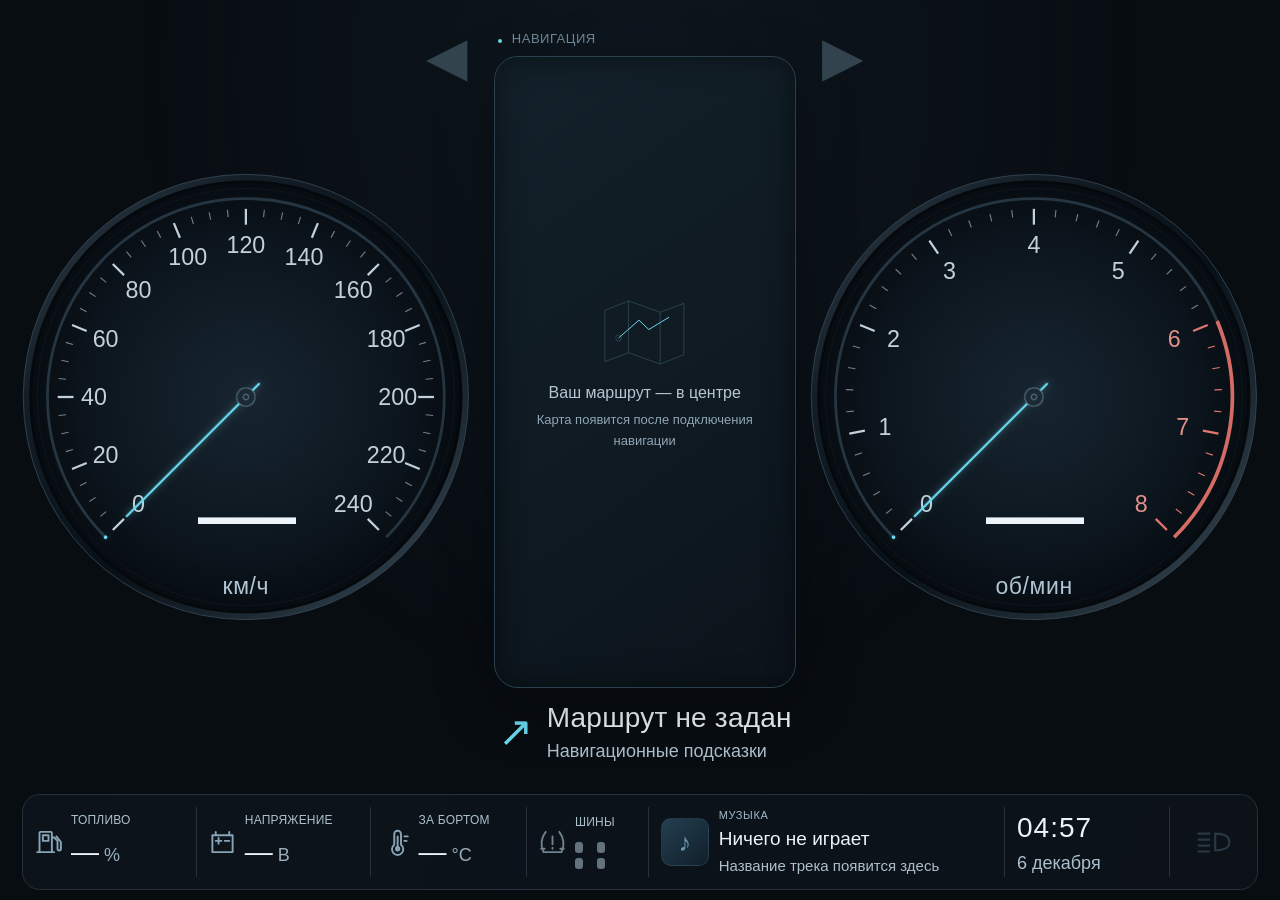
==== commit eb156221: "1" ====
--- a/index.html
+++ b/index.html
@@ -2,8 +2,8 @@
 <html lang="ru"><head><meta charset="UTF-8"><meta name="viewport" content="width=device-width,initial-scale=1,viewport-fit=cover"><meta name="theme-color" content="#080d12"><title>J · Instrument</title><link rel="stylesheet" href="style.css"></head>
 <body><main class="dashboard" id="dashboard">
 
-<section class="instruments" aria-label="Приборная панель"><span class="turn turn-floating turn-right" id="turnRight" aria-label="Правый поворотник">▶</span><span class="turn turn-floating turn-left" id="turnLeft" aria-label="Левый поворотник">◀</span><article class="well speed-well"><div class="gauge" id="speedGauge" aria-label="Спидометр"><svg viewBox="0 0 500 500" role="img" aria-label="Шкала скорости"></svg><div class="digital"><strong id="speedValue">—</strong><span>км/ч</span></div></div></article>
-<section class="center-column"><div class="map-topline"><span><i></i> НАВИГАЦИЯ</span></div><div class="map-card" id="mapCard"><div class="map-placeholder"><svg viewBox="0 0 200 160"><path d="m20 35 48-19 64 23 48-18v104l-48 19-64-23-48 18Z"/><path d="M68 16v105m64-82v105"/><path class="route-line" d="m48 91 41-36 20 19 41-25"/><circle cx="48" cy="91" r="6"/></svg><strong id="mapPlaceholderTitle">Ваш маршрут — в центре</strong><span id="mapPlaceholderText">Карта появится после подключения навигации</span></div><svg class="demo-map" id="demoMap" viewBox="0 0 420 370" aria-label="Демонстрационная схема карты" hidden><rect width="420" height="370" fill="#101a22"/><g stroke="#22323e" fill="none" stroke-width="25"><path d="M-20 100 440 100M-20 280 440 280M85-20V400M325-20V400"/><path d="M-20 380 440-20"/></g><g stroke="#2e414e" fill="none" stroke-width="2"><path d="M-20 100H440M-20 280H440M85-20V400M325-20V400M-20 380 440-20"/></g><path d="M210 340V210L325 100V-10" fill="none" stroke="#58d8ee" stroke-width="12" stroke-linejoin="round"/><circle cx="210" cy="240" r="28" fill="#58d8ee" opacity=".12"/><path d="m210 219-14 31 14-7 14 7Z" fill="white"/><text x="18" y="350" fill="#87a3b4" font-size="11" font-family="sans-serif">ДЕМО</text></svg><img id="mapImage" alt="Мини-карта навигации" hidden><div class="map-vignette"></div><span class="map-live" id="mapLive" hidden>СЕЙЧАС</span></div><div class="navigation"><span class="nav-symbol" id="navSymbol">↗</span><div><strong id="navDistance">Маршрут не задан</strong><span id="navRoad">Навигационные подсказки</span></div><span class="nav-limit" id="navLimit" hidden>—</span></div></section>
+<section class="instruments" aria-label="Приборная панель"><article class="well speed-well"><div class="gauge" id="speedGauge" aria-label="Спидометр"><svg viewBox="0 0 500 500" role="img" aria-label="Шкала скорости"></svg><div class="digital"><strong id="speedValue">—</strong><span>км/ч</span></div></div></article>
+<section class="center-column"><div class="map-topline"><span><i></i> НАВИГАЦИЯ</span></div><div class="map-anchor"><span class="turn turn-floating turn-left" id="turnLeft" aria-label="Левый поворотник">◀</span><span class="turn turn-floating turn-right" id="turnRight" aria-label="Правый поворотник">▶</span><div class="map-card" id="mapCard"><div class="map-placeholder"><svg viewBox="0 0 200 160"><path d="m20 35 48-19 64 23 48-18v104l-48 19-64-23-48 18Z"/><path d="M68 16v105m64-82v105"/><path class="route-line" d="m48 91 41-36 20 19 41-25"/><circle cx="48" cy="91" r="6"/></svg><strong id="mapPlaceholderTitle">Ваш маршрут — в центре</strong><span id="mapPlaceholderText">Карта появится после подключения навигации</span></div><svg class="demo-map" id="demoMap" viewBox="0 0 420 370" aria-label="Демонстрационная схема карты" hidden><rect width="420" height="370" fill="#101a22"/><g stroke="#22323e" fill="none" stroke-width="25"><path d="M-20 100 440 100M-20 280 440 280M85-20V400M325-20V400"/><path d="M-20 380 440-20"/></g><g stroke="#2e414e" fill="none" stroke-width="2"><path d="M-20 100H440M-20 280H440M85-20V400M325-20V400M-20 380 440-20"/></g><path d="M210 340V210L325 100V-10" fill="none" stroke="#58d8ee" stroke-width="12" stroke-linejoin="round"/><circle cx="210" cy="240" r="28" fill="#58d8ee" opacity=".12"/><path d="m210 219-14 31 14-7 14 7Z" fill="white"/><text x="18" y="350" fill="#87a3b4" font-size="11" font-family="sans-serif">ДЕМО</text></svg><img id="mapImage" alt="Мини-карта навигации" hidden><div class="map-vignette"></div><span class="map-live" id="mapLive" hidden>СЕЙЧАС</span></div></div><div class="navigation"><span class="nav-symbol" id="navSymbol">↗</span><div><strong id="navDistance">Маршрут не задан</strong><span id="navRoad">Навигационные подсказки</span></div><span class="nav-limit" id="navLimit" hidden>—</span></div></section>
 <article class="well rpm-well"><div class="gauge" id="rpmGauge" aria-label="Тахометр"><svg viewBox="0 0 500 500" role="img" aria-label="Шкала оборотов"></svg><div class="digital"><strong id="rpmValue">—</strong><span>об/мин</span></div></div></article></section>
 <footer class="telemetry"><section class="metric fuel-metric"><span class="metric-icon"><svg viewBox="0 0 24 24" aria-hidden="true"><path d="M4 21V4a1 1 0 0 1 1-1h9a1 1 0 0 1 1 1v17M2 21h15M7 6h5v5H7ZM15 8h2l3 3v7a1.5 1.5 0 0 0 3 0v-6l-4-5"/></svg></span><div><small>ТОПЛИВО</small><strong><span id="fuelValue">—</span><em>%</em></strong></div><div class="fuel-track"><i id="fuelBar"></i></div><span class="reserve" id="reserve" hidden>РЕЗЕРВ</span></section><section class="metric"><span class="metric-icon"><svg viewBox="0 0 24 24" aria-hidden="true"><path d="M3 6h18v15H3ZM6 3v3m12-3v3M6 11h5m-2.5-2.5v5M14 11h4"/></svg></span><div><small>НАПРЯЖЕНИЕ</small><strong><span id="batteryValue">—</span><em>В</em></strong></div></section><section class="metric"><span class="metric-icon"><svg viewBox="0 0 24 24" aria-hidden="true"><path d="M10 14.5V5a3 3 0 0 1 6 0v9.5a5 5 0 1 1-6 0ZM13 7v11m6-11h3m-3 4h2"/><circle cx="13" cy="18" r="1.5"/></svg></span><div><small>ЗА БОРТОМ</small><strong><span id="tempValue">—</span><em>°C</em></strong></div></section><section class="metric tpms-metric"><span class="metric-icon"><svg viewBox="0 0 24 24" aria-hidden="true"><path d="M6 3C2 8 1 15 4 21h16c3-6 2-13-2-18M2 18h3m14 0h3M12 7v7m0 3v1"/></svg></span><div class="tpms-info"><small>ШИНЫ</small><strong class="tpms-value" id="tpmsValue" hidden></strong><div class="wheel-dots" id="wheelDots"><i></i><i></i><i></i><i></i></div></div></section><section class="metric music-metric"><section class="music-card" id="musicCard" aria-label="Текущая музыка"><div class="music-art"><span class="music-art-placeholder" aria-hidden="true">♪</span><img id="musicArtwork" alt="Обложка альбома" hidden></div><div class="music-info"><span class="music-caption" id="musicCaption">МУЗЫКА</span><strong id="musicTitle">Ничего не играет</strong><span class="music-artist" id="musicArtist">Название трека появится здесь</span></div><span class="music-bars" id="musicBars" aria-hidden="true"><i></i><i></i><i></i><i></i></span></section></section><section class="metric clock-metric"><div><time id="clock">--:--</time><span id="dateLabel"></span></div></section><section class="metric indicators-metric" aria-label="Индикаторы"><span class="beam" id="highBeam" aria-label="Дальний свет"><svg viewBox="0 0 32 24" aria-hidden="true"><path d="M17 5v14c9 0 12-3 12-7s-3-7-12-7ZM3 5h9M3 10h9M3 15h9M3 20h9"/></svg></span><span id="demoLabel" hidden>ДЕМО</span></section></footer>
 </main>
--- a/style.css
+++ b/style.css
@@ -246,3 +246,62 @@
 }
 @media(max-height:550px) and (min-width:801px){.clock-metric #dateLabel{font-size:17px}}
 @media(max-width:800px){.clock-metric #dateLabel{font-size:18px}}
+
+/* Shared alignment and spacing for the final cockpit composition. */
+@media(min-width:801px){
+ .dashboard{padding:12px 30px 12px;gap:12px}
+ .instruments{padding-bottom:0;gap:18px}
+ .center-column,.music-hidden .center-column{height:calc(100% - 40px);padding:0 6px;grid-template-rows:26px minmax(40px,1fr) 76px}
+ .map-topline{margin:0 4px 10px}
+ .navigation{padding:12px 4px 0;gap:14px;align-items:center}
+ .navigation strong{font-size:28px;line-height:1.15}.navigation>div>span{margin-top:7px;font-size:18px}
+ .turn-floating{top:-8px;transform:translateX(-50%);font-size:64px;line-height:1}
+ .turn-left{left:29%}.turn-right{left:71%}
+ .telemetry{margin:0;padding:12px 0;min-height:96px;border-radius:18px;grid-template-columns:1fr 1fr .9fr .7fr 2.05fr .95fr .5fr;align-items:stretch}
+ .music-hidden .telemetry{grid-template-columns:1.1fr 1.1fr 1fr .85fr 1fr .55fr}
+ .metric{padding:0 20px;gap:14px;align-items:center}
+ .metric>div:not(.fuel-track):not(.wheel-dots){min-width:0}
+ .metric small{font-size:14px;line-height:18px;letter-spacing:.6px}
+ .metric strong{font-size:32px;line-height:36px;margin-top:5px}
+ .metric em{font-size:18px;margin-left:5px}
+ .metric-icon{width:32px;height:36px}.metric-icon svg{width:32px;height:32px}
+ .fuel-track{display:none}
+ .tpms-metric .wheel-dots{grid-template-columns:8px 8px;gap:5px 14px;margin-top:8px;height:33px;align-content:center}
+ .tpms-metric .wheel-dots i{width:8px;height:11px}
+ .music-metric .music-card{min-height:64px;gap:14px}
+ .music-metric .music-art{width:60px;height:60px;border-radius:10px}
+ .music-metric .music-caption{font-size:11px;line-height:14px;letter-spacing:.6px;margin-bottom:4px}
+ .music-metric .music-info strong{font-size:22px;line-height:26px;margin:0}
+ .music-metric .music-artist{font-size:17px;line-height:21px;margin-top:3px}
+ .clock-metric time{font-size:32px;line-height:36px;letter-spacing:1px}
+ .clock-metric #dateLabel{font-size:20px;line-height:24px;margin-top:5px}
+ .indicators-metric{padding-left:12px;padding-right:12px;align-content:center}
+ .indicators-metric .beam svg{width:38px;height:30px}
+}
+@media(min-width:801px) and (max-width:1400px){
+ .dashboard{padding:10px 22px;gap:10px}
+ .metric{padding:0 12px;gap:9px}.metric small{font-size:12px;letter-spacing:.2px}
+ .metric strong{font-size:28px}.metric-icon,.metric-icon svg{width:27px;height:30px}
+ .music-metric .music-art{width:48px;height:48px}.music-metric .music-card{gap:10px}
+ .music-metric .music-info strong{font-size:19px}.music-metric .music-artist{font-size:15px}
+ .clock-metric time{font-size:28px}.clock-metric #dateLabel{font-size:18px}
+ .turn-floating{font-size:54px;top:-5px}
+}
+@media(max-height:550px) and (min-width:801px){
+ .dashboard{padding-top:8px;padding-bottom:8px;gap:8px}
+ .telemetry{min-height:76px;padding:8px 0}
+ .center-column,.music-hidden .center-column{height:calc(100% - 22px);grid-template-rows:24px minmax(40px,1fr) 60px}
+ .navigation strong{font-size:22px}.navigation>div>span{font-size:15px;margin-top:4px}
+ .turn-floating{font-size:48px;top:-6px}
+ .music-metric .music-card{min-height:56px}
+}
+
+/* Turn indicators follow the map, with equal side margins. */
+.map-anchor{position:relative;min-width:0;min-height:0;height:100%}
+.map-anchor>.map-card{height:100%}
+.map-anchor>.turn-floating{top:0;left:auto;transform:translateY(-50%);font-size:64px;line-height:1}
+.map-anchor>.turn-left{right:100%;margin-right:38px}
+.map-anchor>.turn-right{left:100%;margin-left:38px}
+@media(min-width:801px) and (max-width:1400px){.map-anchor>.turn-floating{font-size:54px}.map-anchor>.turn-left{margin-right:26px}.map-anchor>.turn-right{margin-left:26px}}
+@media(max-height:550px) and (min-width:801px){.map-anchor>.turn-floating{font-size:48px}}
+@media(max-width:800px){.map-anchor{height:auto}.map-anchor>.map-card{height:auto}.map-anchor>.turn-floating{font-size:32px}.map-anchor>.turn-left{margin-right:8px}.map-anchor>.turn-right{margin-left:8px}}
